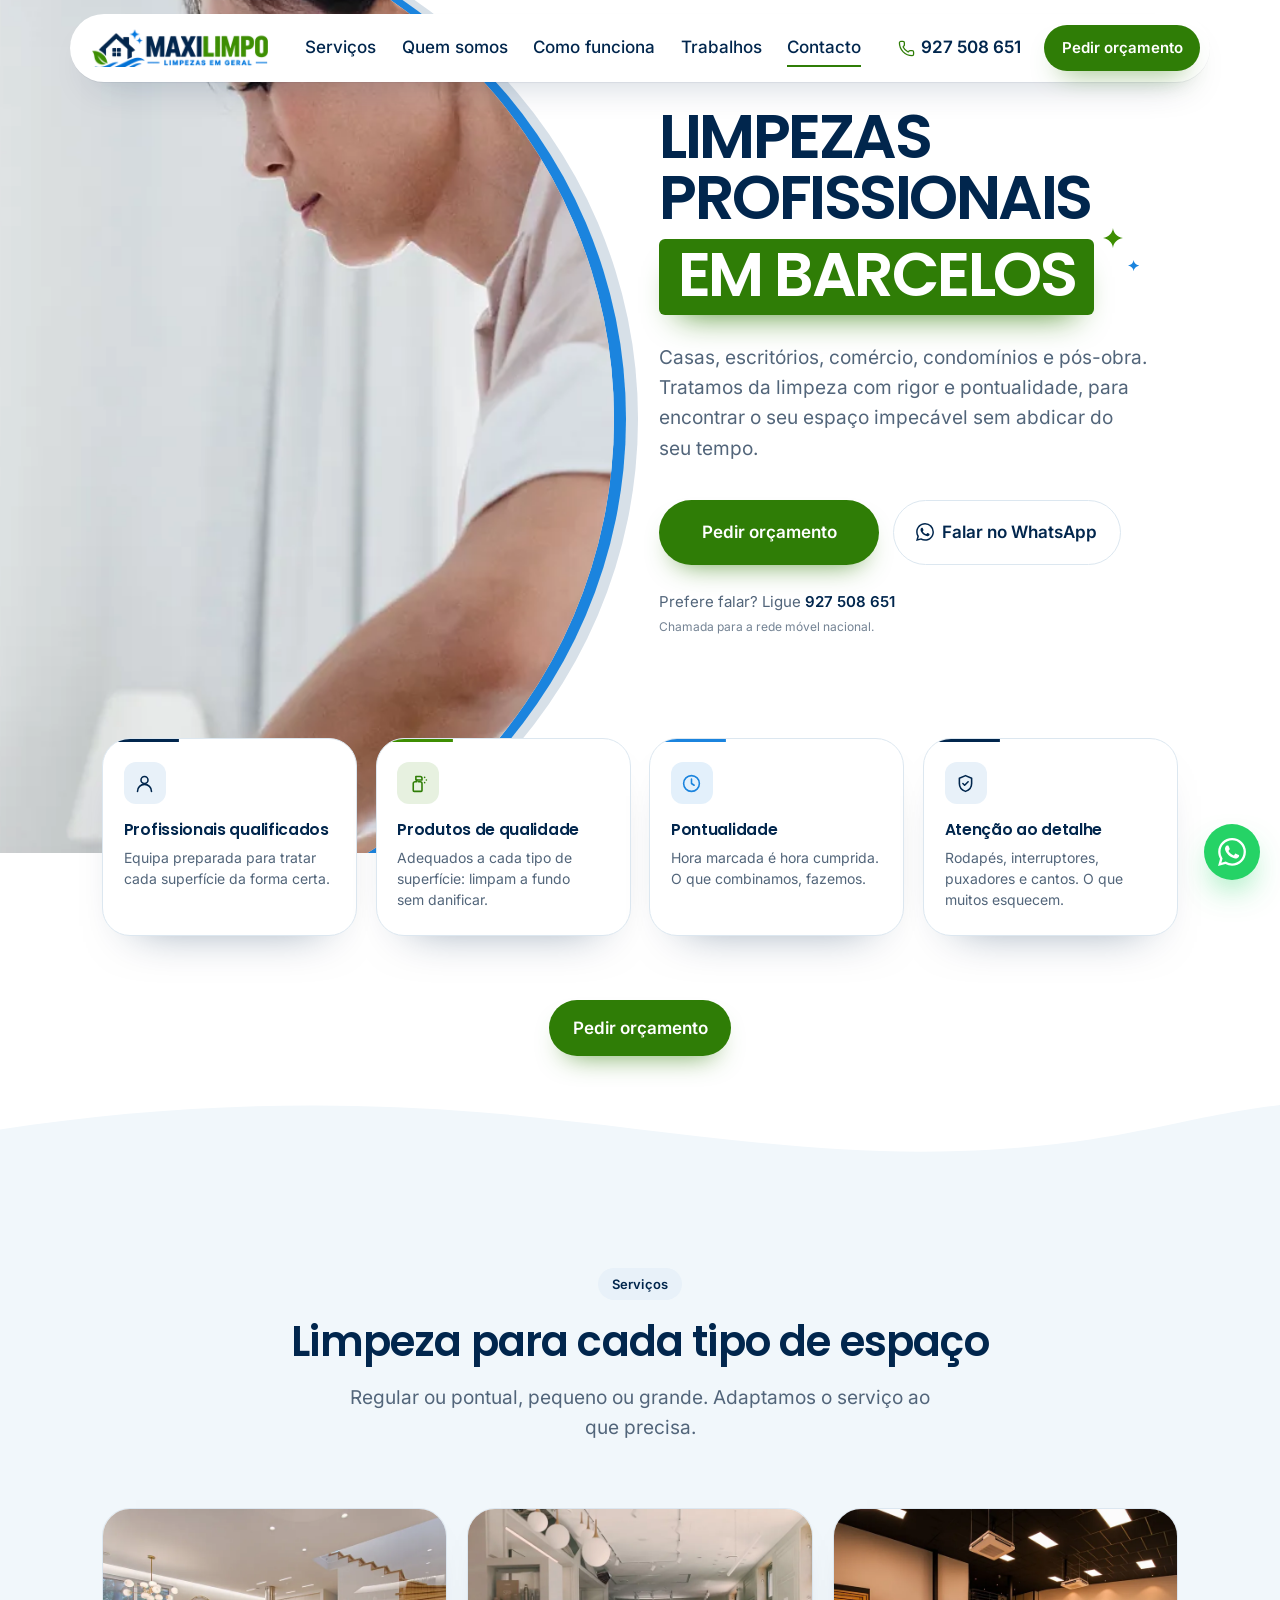
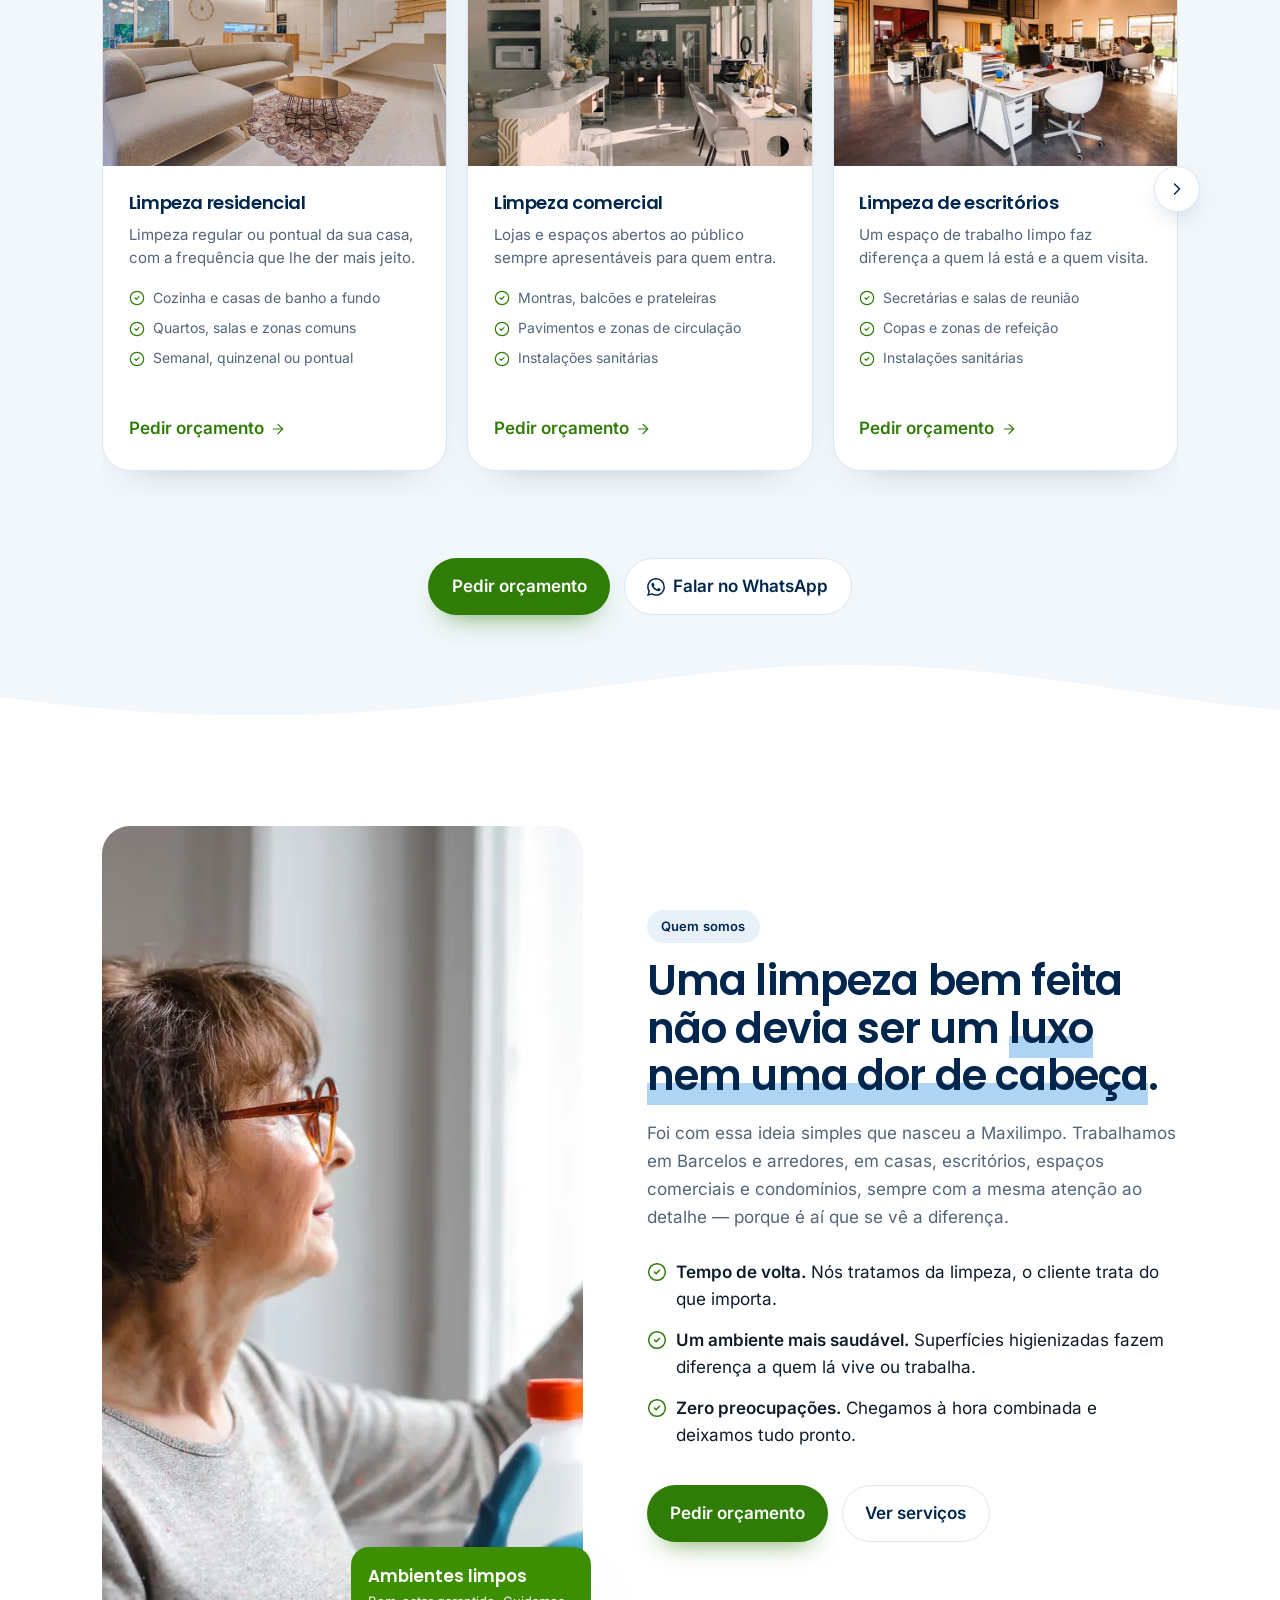
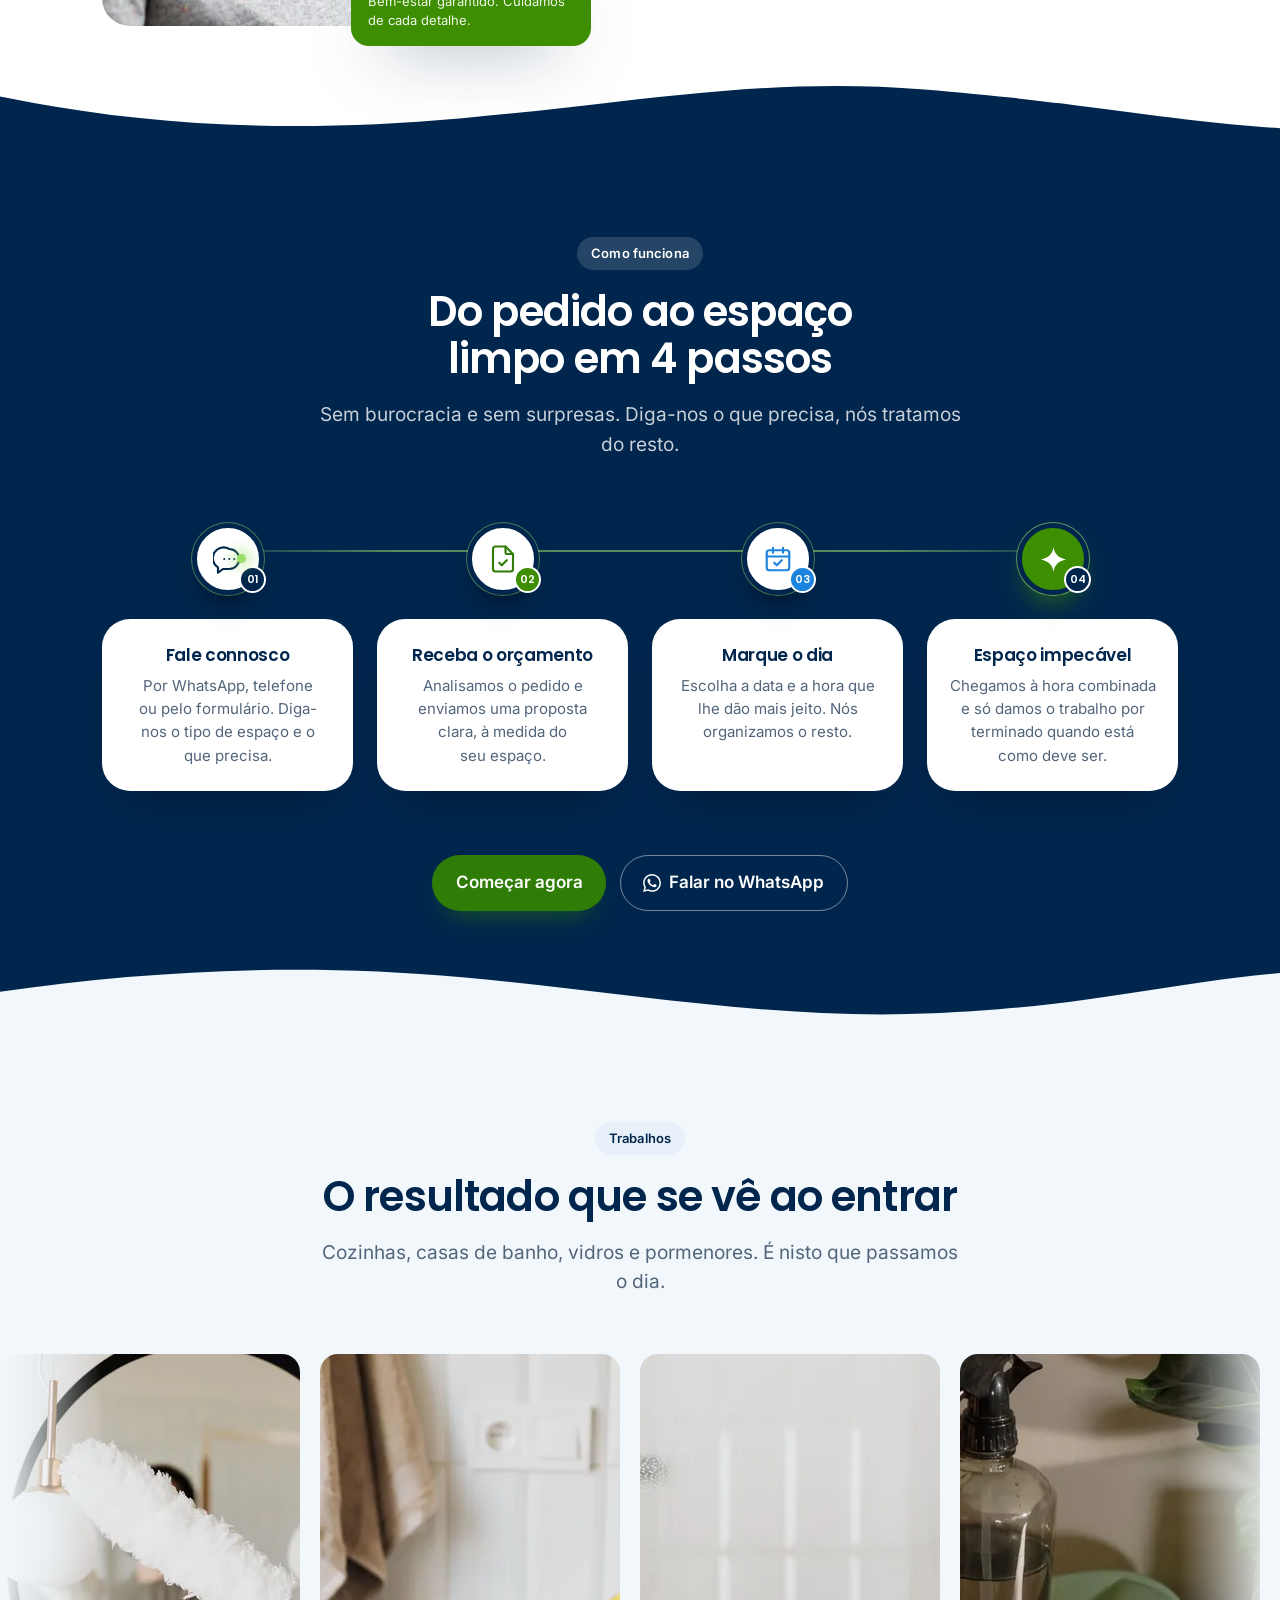
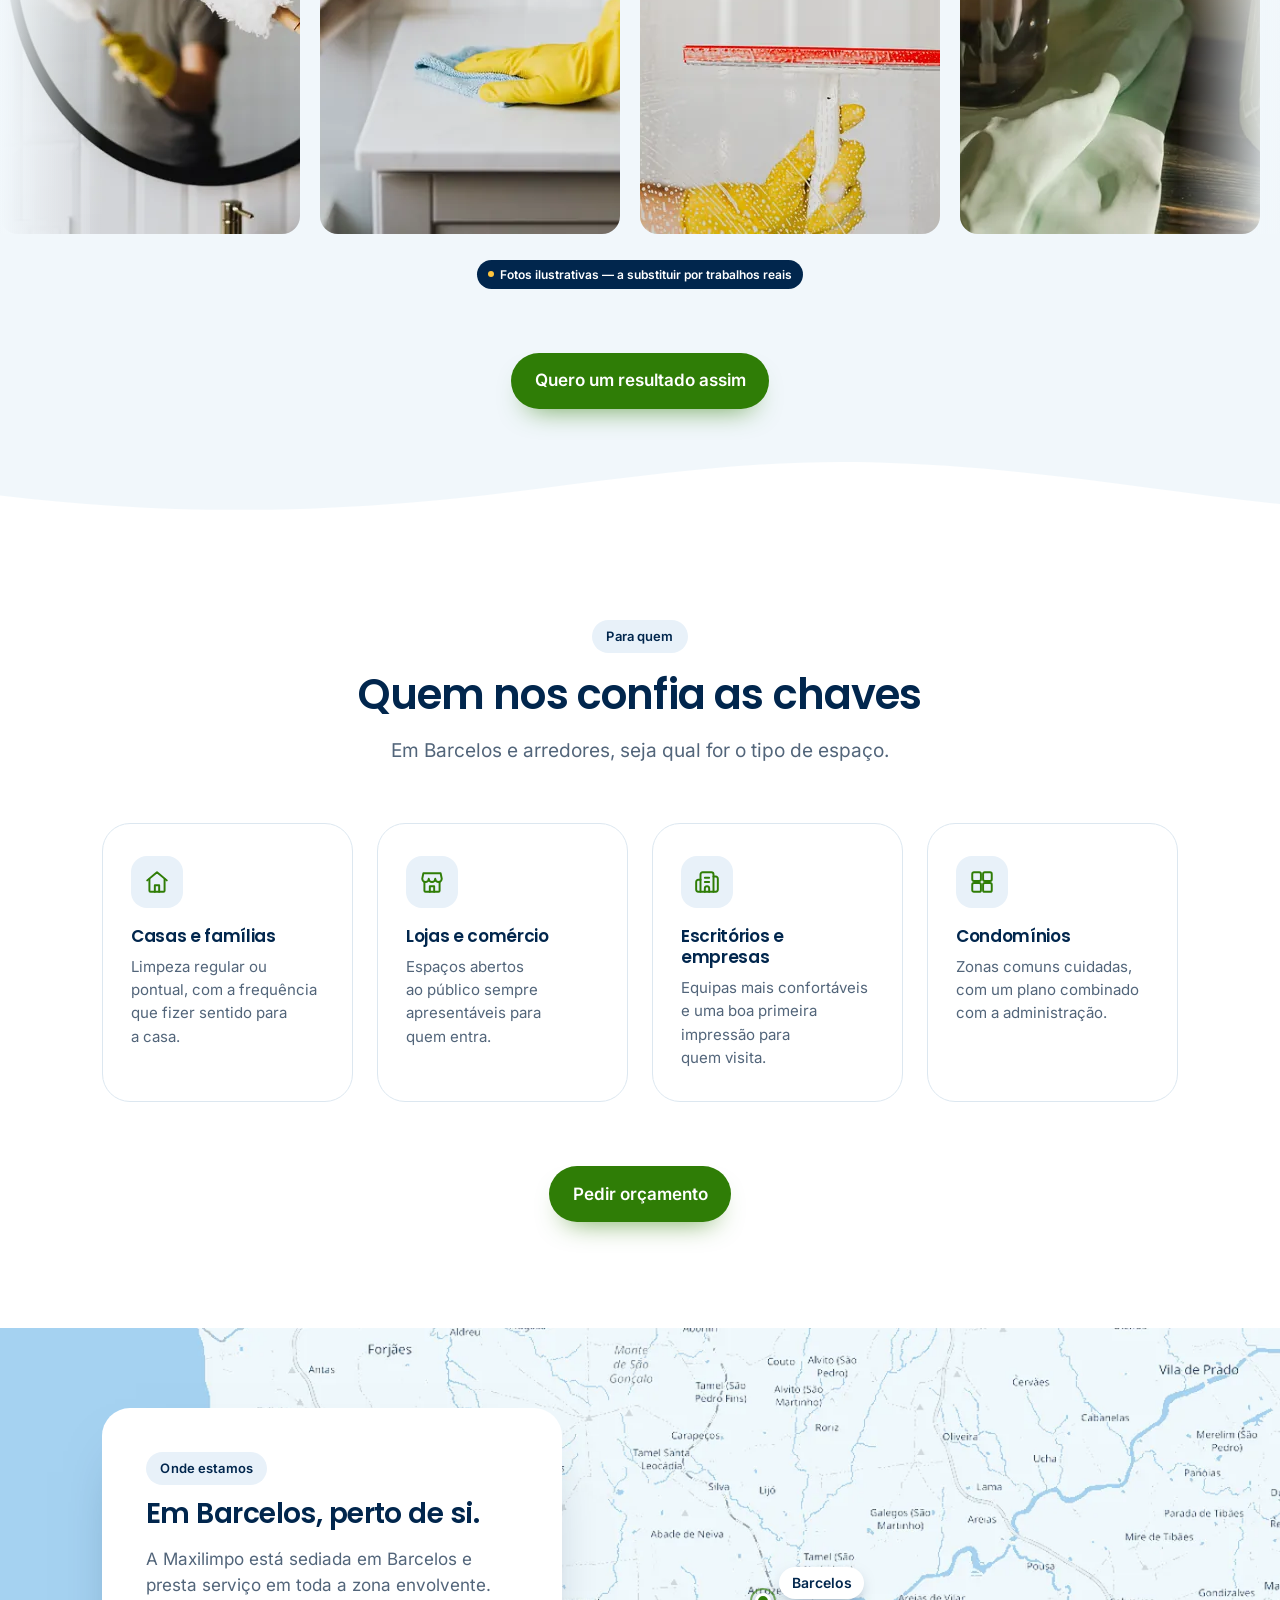
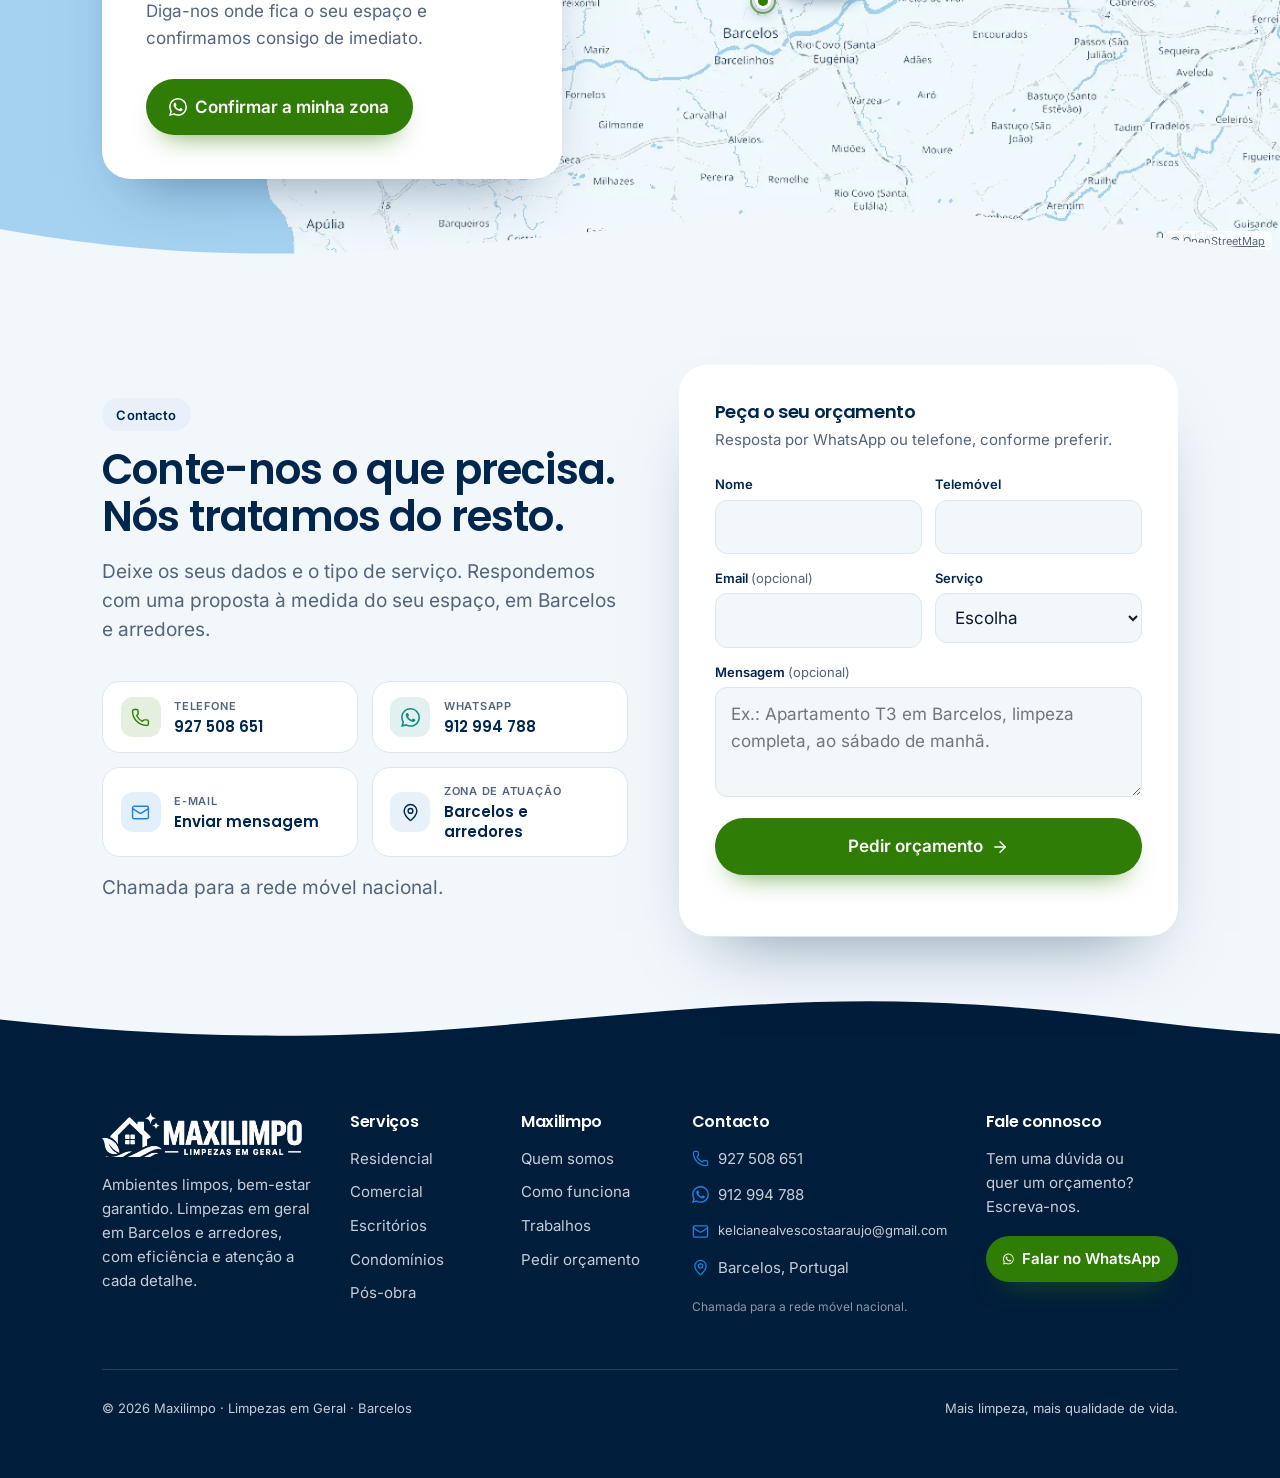
==== site/index.html @ 270af339 "Site one page da Maxilimpo (Barcelos) Landing page estática em HTML/CSS/JS, sem frameworks, com font" ====
<!doctype html>
<html lang="pt-PT">
<head>
  <meta charset="utf-8">
  <meta name="viewport" content="width=device-width, initial-scale=1">
  <title>Maxilimpo | Limpezas Residenciais, Comerciais e Pós-Obra em Barcelos</title>
  <meta name="description" content="Limpezas profissionais em Barcelos e arredores: casas, escritórios, espaços comerciais, condomínios e pós-obra. Profissionais qualificados, produtos de qualidade e pontualidade. Peça o seu orçamento.">
  <meta name="theme-color" content="#01264D">
  <!-- TODO: quando houver domínio, adicionar <link rel="canonical"> e og:url -->
  <meta property="og:type" content="website">
  <meta property="og:locale" content="pt_PT">
  <meta property="og:title" content="Maxilimpo | Limpezas em Geral em Barcelos">
  <meta property="og:description" content="Mais limpeza, mais qualidade de vida. Limpezas para casas, empresas e condomínios em Barcelos.">
  <meta property="og:image" content="assets/img/fotos/hero.webp">

  <link rel="icon" href="favicon.ico" sizes="32x32">
  <link rel="icon" href="assets/img/icon-32.png" type="image/png">
  <link rel="apple-touch-icon" href="assets/img/icon-180.png">

  <link rel="preload" href="assets/fonts/poppins-600-latin.woff2" as="font" type="font/woff2" crossorigin>
  <link rel="preload" href="assets/fonts/inter-latin.woff2" as="font" type="font/woff2" crossorigin>
  <link rel="preload" as="image" type="image/webp" href="assets/img/fotos/hero-mobile.webp" media="(max-width: 979px)">
  <link rel="preload" as="image" type="image/webp" imagesrcset="assets/img/fotos/hero.webp 1100w, assets/img/fotos/hero-2x.webp 1500w" imagesizes="50vw" media="(min-width: 980px)">
  <link rel="stylesheet" href="css/styles.css">
  <script>document.documentElement.classList.add('js')</script>

  <script type="application/ld+json">
  {
    "@context": "https://schema.org",
    "@type": "LocalBusiness",
    "name": "Maxilimpo",
    "alternateName": "Maxilimpo — Limpezas em Geral",
    "slogan": "Mais limpeza, mais qualidade de vida.",
    "description": "Serviços de limpeza em Barcelos para casas, escritórios, espaços comerciais, condomínios e pós-obra.",
    "telephone": "+351927508651",
    "email": "kelcianealvescostaaraujo@gmail.com",
    "image": "assets/img/logo-maxilimpo-380.png",
    "address": {
      "@type": "PostalAddress",
      "addressLocality": "Barcelos",
      "addressRegion": "Braga",
      "addressCountry": "PT"
    },
    "areaServed": { "@type": "City", "name": "Barcelos" },
    "hasOfferCatalog": {
      "@type": "OfferCatalog",
      "name": "Serviços de limpeza",
      "itemListElement": [
        { "@type": "Offer", "itemOffered": { "@type": "Service", "name": "Limpeza residencial" } },
        { "@type": "Offer", "itemOffered": { "@type": "Service", "name": "Limpeza comercial" } },
        { "@type": "Offer", "itemOffered": { "@type": "Service", "name": "Limpeza de escritórios" } },
        { "@type": "Offer", "itemOffered": { "@type": "Service", "name": "Limpeza de condomínios" } },
        { "@type": "Offer", "itemOffered": { "@type": "Service", "name": "Limpeza pós-obra" } },
        { "@type": "Offer", "itemOffered": { "@type": "Service", "name": "Limpezas profundas" } }
      ]
    }
  }
  </script>
</head>
<body>

<svg width="0" height="0" style="position:absolute" aria-hidden="true" focusable="false">
  <defs>
    <symbol id="i-whatsapp" viewBox="0 0 24 24"><path fill="currentColor" stroke="none" d="M17.472 14.382c-.297-.149-1.758-.867-2.03-.967-.273-.099-.471-.148-.67.15-.197.297-.767.966-.94 1.164-.173.199-.347.223-.644.075-.297-.15-1.255-.463-2.39-1.475-.883-.788-1.48-1.761-1.653-2.059-.173-.297-.018-.458.13-.606.134-.133.298-.347.446-.52.149-.174.198-.298.298-.497.099-.198.05-.371-.025-.52-.075-.149-.669-1.612-.916-2.207-.242-.579-.487-.5-.669-.51-.173-.008-.371-.01-.57-.01-.198 0-.52.074-.792.372-.272.297-1.04 1.016-1.04 2.479 0 1.462 1.065 2.875 1.213 3.074.149.198 2.096 3.2 5.077 4.487.709.306 1.262.489 1.694.625.712.227 1.36.195 1.871.118.571-.085 1.758-.719 2.006-1.413.248-.694.248-1.289.173-1.413-.074-.124-.272-.198-.57-.347m-5.421 7.403h-.004a9.87 9.87 0 01-5.031-1.378l-.361-.214-3.741.982.998-3.648-.235-.374a9.86 9.86 0 01-1.51-5.26c.001-5.45 4.436-9.884 9.888-9.884 2.64 0 5.122 1.03 6.988 2.898a9.825 9.825 0 012.893 6.994c-.003 5.45-4.437 9.884-9.885 9.884m8.413-18.297A11.815 11.815 0 0012.05 0C5.495 0 .16 5.335.157 11.892c0 2.096.547 4.142 1.588 5.945L.057 24l6.305-1.654a11.882 11.882 0 005.683 1.448h.005c6.554 0 11.89-5.335 11.893-11.893a11.821 11.821 0 00-3.48-8.413Z"/></symbol>
    <symbol id="i-phone" viewBox="0 0 24 24"><path d="M13.832 16.568a1 1 0 0 0 1.213-.303l.355-.465A2 2 0 0 1 17 15h3a2 2 0 0 1 2 2v3a2 2 0 0 1-2 2A18 18 0 0 1 2 4a2 2 0 0 1 2-2h3a2 2 0 0 1 2 2v3a2 2 0 0 1-.8 1.6l-.468.351a1 1 0 0 0-.292 1.233 14 14 0 0 0 6.392 6.384"/></symbol>
    <symbol id="i-mail" viewBox="0 0 24 24"><path d="m22 7-8.991 5.727a2 2 0 0 1-2.009 0L2 7"/><rect x="2" y="4" width="20" height="16" rx="2"/></symbol>
    <symbol id="i-pin" viewBox="0 0 24 24"><path d="M20 10c0 4.993-5.539 10.193-7.399 11.799a1 1 0 0 1-1.202 0C9.539 20.193 4 14.993 4 10a8 8 0 0 1 16 0"/><circle cx="12" cy="10" r="3"/></symbol>
    <symbol id="i-home" viewBox="0 0 24 24"><path d="M3 10.5 12 3l9 7.5"/><path d="M5 9.5V20a1 1 0 0 0 1 1h12a1 1 0 0 0 1-1V9.5"/><path d="M10 21v-6h4v6"/></symbol>
    <symbol id="i-store" viewBox="0 0 24 24"><path d="M4 4h16l1 5a3 3 0 0 1-6 0 3 3 0 0 1-6 0 3 3 0 0 1-6 0z"/><path d="M5 12v8a1 1 0 0 0 1 1h12a1 1 0 0 0 1-1v-8"/><path d="M10 21v-5h4v5"/></symbol>
    <symbol id="i-building" viewBox="0 0 24 24"><path d="M10 12h4"/><path d="M10 8h4"/><path d="M14 21v-3a2 2 0 0 0-4 0v3"/><path d="M6 10H4a2 2 0 0 0-2 2v7a2 2 0 0 0 2 2h16a2 2 0 0 0 2-2V9a2 2 0 0 0-2-2h-2"/><path d="M6 21V5a2 2 0 0 1 2-2h8a2 2 0 0 1 2 2v16"/></symbol>
    <symbol id="i-blocks" viewBox="0 0 24 24"><rect x="3" y="3" width="8" height="8" rx="1.5"/><rect x="13" y="3" width="8" height="8" rx="1.5"/><rect x="3" y="13" width="8" height="8" rx="1.5"/><rect x="13" y="13" width="8" height="8" rx="1.5"/></symbol>
    <symbol id="i-spray" viewBox="0 0 24 24"><path d="M9 4h5a2 2 0 0 1 2 2v2H9z"/><path d="M10 8v2H8a2 2 0 0 0-2 2v8a1 1 0 0 0 1 1h8a1 1 0 0 0 1-1v-8a2 2 0 0 0-2-2h-2"/><path d="M19 5h.01"/><path d="M21 8h.01"/><path d="M19 11h.01"/></symbol>
    <symbol id="i-clock" viewBox="0 0 24 24"><circle cx="12" cy="12" r="9"/><path d="M12 7v5l3 2"/></symbol>
    <symbol id="i-shield" viewBox="0 0 24 24"><path d="M12 3 5 6v6c0 4.5 3 7.7 7 9 4-1.3 7-4.5 7-9V6z"/><path d="m9 12 2 2 4-4"/></symbol>
    <symbol id="i-user" viewBox="0 0 24 24"><circle cx="12" cy="8" r="4"/><path d="M4 21a8 8 0 0 1 16 0"/></symbol>
    <symbol id="i-check" viewBox="0 0 24 24"><circle cx="12" cy="12" r="10"/><path d="m9 12 2 2 4-4"/></symbol>
    <symbol id="i-chat" viewBox="0 0 24 24"><path d="M21 12a8 8 0 0 1-8 8H8l-4 3v-4.3A8 8 0 0 1 13 4a8 8 0 0 1 8 8"/><path d="M9 12h.01"/><path d="M13 12h.01"/><path d="M17 12h.01"/></symbol>
    <symbol id="i-file-check" viewBox="0 0 24 24"><path d="M6 22a2 2 0 0 1-2-2V4a2 2 0 0 1 2-2h8l6 6v12a2 2 0 0 1-2 2z"/><path d="M14 2v5a1 1 0 0 0 1 1h5"/><path class="tick" d="m9 15 2 2 4-4"/></symbol>
    <symbol id="i-calendar" viewBox="0 0 24 24"><rect x="3" y="5" width="18" height="16" rx="2"/><path d="M8 3v4"/><path d="M16 3v4"/><path d="M3 10h18"/><path class="tick" d="m9 15 2 2 4-4"/></symbol>
    <symbol id="i-arrow-right" viewBox="0 0 24 24"><path d="M5 12h14"/><path d="m12 5 7 7-7 7"/></symbol>
    <symbol id="i-chevron-left" viewBox="0 0 24 24"><path d="m15 18-6-6 6-6"/></symbol>
    <symbol id="i-chevron-right" viewBox="0 0 24 24"><path d="m9 18 6-6-6-6"/></symbol>
    <symbol id="i-menu" viewBox="0 0 24 24"><path d="M4 5h16"/><path d="M4 12h16"/><path d="M4 19h16"/></symbol>
    <symbol id="i-x" viewBox="0 0 24 24"><path d="M18 6 6 18"/><path d="m6 6 12 12"/></symbol>
    <!-- brilho de 4 pontas, eco do logótipo -->
    <symbol id="i-sparkle-solid" viewBox="0 0 24 24"><path d="M12 0c.7 6.3 4.9 10.6 12 12-7.1 1.4-11.3 5.7-12 12-.7-6.3-4.9-10.6-12-12C7.1 10.6 11.3 6.3 12 0Z"/></symbol>
  </defs>
</svg>

<a class="skip-link" href="#conteudo">Saltar para o conteúdo</a>

<header class="site-header">
  <div class="header-inner">
    <a class="brand" href="#topo" aria-label="Maxilimpo, início">
      <picture>
        <source srcset="assets/img/logo-maxilimpo-380.webp" type="image/webp">
        <img src="assets/img/logo-maxilimpo-380.png" alt="Maxilimpo — Limpezas em Geral" width="380" height="84">
      </picture>
    </a>

    <nav class="nav" id="menu" aria-label="Principal">
      <ul>
        <li><a href="#servicos">Serviços</a></li>
        <li><a href="#sobre">Quem somos</a></li>
        <li><a href="#como-funciona">Como funciona</a></li>
        <li><a href="#trabalhos">Trabalhos</a></li>
        <li><a href="#contacto">Contacto</a></li>
      </ul>
    </nav>

    <a class="header-phone" href="tel:+351927508651">
      <svg class="ico" aria-hidden="true"><use href="#i-phone"/></svg>927 508 651
    </a>
    <a class="btn btn-primary btn-sm header-cta" href="#contacto" data-quote>Pedir orçamento</a>

    <button class="menu-toggle" type="button" aria-expanded="false" aria-controls="menu">
      <svg class="ico ico-open" aria-hidden="true"><use href="#i-menu"/></svg>
      <svg class="ico ico-close" aria-hidden="true"><use href="#i-x"/></svg>
      <span class="sr-only">Abrir menu</span>
    </button>
  </div>
</header>

<main id="conteudo">

  <!-- ====================== 01 · Hero ====================== -->
  <section class="hero" id="topo" aria-labelledby="hero-title">
    <!-- Foto provisória (Pexels): substituir por foto real mantendo nome e proporção.
         Arcos: cinzento (fora), azul-água (meio) e a foto (dentro). -->
    <div class="hero-art">
      <div class="arc arc--grey" aria-hidden="true"></div>
      <div class="arc arc--blue" aria-hidden="true"></div>
      <div class="arc arc--photo">
        <picture>
          <source media="(min-width: 980px)" srcset="assets/img/fotos/hero.webp 1100w, assets/img/fotos/hero-2x.webp 1500w" sizes="52vw">
          <img src="assets/img/fotos/hero-mobile.webp" width="1000" height="820" alt="Profissional de limpeza a preparar a roupa de cama num quarto claro" fetchpriority="high">
        </picture>
      </div>
    </div>

    <div class="hero-copy">
      <div class="hero-wrap">
        <h1 id="hero-title">Limpezas profissionais<br><span class="hl">em Barcelos<span class="hl-spark hl-spark--a" aria-hidden="true"><svg viewBox="0 0 24 24"><use href="#i-sparkle-solid"/></svg></span><span class="hl-spark hl-spark--b" aria-hidden="true"><svg viewBox="0 0 24 24"><use href="#i-sparkle-solid"/></svg></span></span></h1>
        <p class="hero-lead">Casas, escritórios, comércio, condomínios e pós-obra. Tratamos da limpeza com rigor e pontualidade, para encontrar o seu espaço impecável sem abdicar do seu tempo.</p>
        <div class="hero-actions">
          <a class="btn btn-primary" href="#contacto" data-quote>Pedir orçamento</a>
          <a class="btn btn-line" href="https://wa.me/351912994788?text=Ol%C3%A1!%20Gostaria%20de%20pedir%20um%20or%C3%A7amento%20de%20limpeza." target="_blank" rel="noopener">
            <svg class="ico" aria-hidden="true"><use href="#i-whatsapp"/></svg>
            Falar no WhatsApp
          </a>
        </div>
        <p class="hero-phone">Prefere falar? Ligue <a href="tel:+351927508651">927 508 651</a>
          <small>Chamada para a rede móvel nacional.</small>
        </p>
      </div>
    </div>
  </section>

  <!-- ====================== 02 · Benefícios ====================== -->
  <section class="benefits" aria-label="Os nossos compromissos">
    <div class="wrap">
      <ul class="benefit-grid" role="list">
        <li class="benefit">
          <span class="benefit-ico" aria-hidden="true"><svg class="ico"><use href="#i-user"/></svg></span>
          <h3>Profissionais qualificados</h3>
          <p>Equipa preparada para tratar cada superfície da forma certa.</p>
        </li>
        <li class="benefit">
          <span class="benefit-ico" aria-hidden="true"><svg class="ico"><use href="#i-spray"/></svg></span>
          <h3>Produtos de qualidade</h3>
          <p>Adequados a cada tipo de superfície: limpam a fundo sem danificar.</p>
        </li>
        <li class="benefit">
          <span class="benefit-ico" aria-hidden="true"><svg class="ico"><use href="#i-clock"/></svg></span>
          <h3>Pontualidade</h3>
          <p>Hora marcada é hora cumprida. O que combinamos, fazemos.</p>
        </li>
        <li class="benefit">
          <span class="benefit-ico" aria-hidden="true"><svg class="ico"><use href="#i-shield"/></svg></span>
          <h3>Atenção ao detalhe</h3>
          <p>Rodapés, interruptores, puxadores e cantos. O que muitos esquecem.</p>
        </li>
      </ul>
      <div class="cta-row">
        <a class="btn btn-primary" href="#contacto" data-quote>Pedir orçamento</a>
      </div>
    </div>
  </section>

  <!-- ====================== 03 · Serviços (carrossel) ====================== -->
  <section class="band band--tint" id="servicos" aria-labelledby="svc-title" data-sparkles>
    <div class="wave wave--tint" aria-hidden="true">
      <svg viewBox="0 0 1440 80" preserveAspectRatio="none"><path d="M0 80V34c180-34 360-42 540-24s360 62 540 54 240-46 360-64v80z"/></svg>
    </div>
    <div class="sparkles" aria-hidden="true"></div>
    <div class="wrap">
      <div class="head head--center">
        <span class="pill">Serviços</span>
        <h2 id="svc-title">Limpeza para cada tipo de espaço</h2>
        <p>Regular ou pontual, pequeno ou grande. Adaptamos o serviço ao que precisa.</p>
      </div>

      <div class="carousel" data-carousel>
        <div class="carousel-nav" aria-hidden="false">
          <button class="carousel-btn" type="button" data-dir="-1" aria-label="Serviços anteriores"><svg class="ico" aria-hidden="true"><use href="#i-chevron-left"/></svg></button>
          <button class="carousel-btn" type="button" data-dir="1" aria-label="Serviços seguintes"><svg class="ico" aria-hidden="true"><use href="#i-chevron-right"/></svg></button>
        </div>

        <ul class="svc-track" role="list">
          <li class="svc-card" id="residencial">
            <div class="svc-media">
              <img src="assets/img/servicos/residencial.webp" width="800" height="600" loading="lazy" alt="Sala de estar ampla, limpa e arrumada">
            </div>
            <div class="svc-body">
              <h3>Limpeza residencial</h3>
              <p>Limpeza regular ou pontual da sua casa, com a frequência que lhe der mais jeito.</p>
              <ul class="svc-points" role="list">
                <li><svg class="ico" aria-hidden="true"><use href="#i-check"/></svg>Cozinha e casas de banho a fundo</li>
                <li><svg class="ico" aria-hidden="true"><use href="#i-check"/></svg>Quartos, salas e zonas comuns</li>
                <li><svg class="ico" aria-hidden="true"><use href="#i-check"/></svg>Semanal, quinzenal ou pontual</li>
              </ul>
              <a class="link-arrow" href="#contacto" data-quote data-servico="Residencial">Pedir orçamento <svg class="ico" aria-hidden="true"><use href="#i-arrow-right"/></svg></a>
            </div>
          </li>

          <li class="svc-card" id="comercial">
            <div class="svc-media">
              <img src="assets/img/servicos/comercial.webp" width="800" height="600" loading="lazy" alt="Interior de um espaço comercial claro e arrumado">
            </div>
            <div class="svc-body">
              <h3>Limpeza comercial</h3>
              <p>Lojas e espaços abertos ao público sempre apresentáveis para quem entra.</p>
              <ul class="svc-points" role="list">
                <li><svg class="ico" aria-hidden="true"><use href="#i-check"/></svg>Montras, balcões e prateleiras</li>
                <li><svg class="ico" aria-hidden="true"><use href="#i-check"/></svg>Pavimentos e zonas de circulação</li>
                <li><svg class="ico" aria-hidden="true"><use href="#i-check"/></svg>Instalações sanitárias</li>
              </ul>
              <a class="link-arrow" href="#contacto" data-quote data-servico="Comercial">Pedir orçamento <svg class="ico" aria-hidden="true"><use href="#i-arrow-right"/></svg></a>
            </div>
          </li>

          <li class="svc-card" id="escritorios">
            <div class="svc-media">
              <img src="assets/img/servicos/escritorios.webp" width="800" height="600" loading="lazy" alt="Escritório aberto com secretárias e equipa a trabalhar">
            </div>
            <div class="svc-body">
              <h3>Limpeza de escritórios</h3>
              <p>Um espaço de trabalho limpo faz diferença a quem lá está e a quem visita.</p>
              <ul class="svc-points" role="list">
                <li><svg class="ico" aria-hidden="true"><use href="#i-check"/></svg>Secretárias e salas de reunião</li>
                <li><svg class="ico" aria-hidden="true"><use href="#i-check"/></svg>Copas e zonas de refeição</li>
                <li><svg class="ico" aria-hidden="true"><use href="#i-check"/></svg>Instalações sanitárias</li>
              </ul>
              <a class="link-arrow" href="#contacto" data-quote data-servico="Escritórios">Pedir orçamento <svg class="ico" aria-hidden="true"><use href="#i-arrow-right"/></svg></a>
            </div>
          </li>

          <li class="svc-card" id="condominios">
            <div class="svc-media">
              <img src="assets/img/servicos/condominios.webp" width="800" height="600" loading="lazy" alt="Corredor comum de um edifício, com luz natural">
            </div>
            <div class="svc-body">
              <h3>Condomínios</h3>
              <p>Definimos com a administração um plano de limpeza regular para as zonas comuns.</p>
              <ul class="svc-points" role="list">
                <li><svg class="ico" aria-hidden="true"><use href="#i-check"/></svg>Entradas, escadas e patamares</li>
                <li><svg class="ico" aria-hidden="true"><use href="#i-check"/></svg>Elevadores e corrimãos</li>
                <li><svg class="ico" aria-hidden="true"><use href="#i-check"/></svg>Garagens e arrecadações</li>
              </ul>
              <a class="link-arrow" href="#contacto" data-quote data-servico="Condomínio">Pedir orçamento <svg class="ico" aria-hidden="true"><use href="#i-arrow-right"/></svg></a>
            </div>
          </li>

          <li class="svc-card" id="pos-obra">
            <div class="svc-media">
              <img src="assets/img/servicos/pos-obra.webp" width="800" height="600" loading="lazy" alt="Divisão em obras, com escadotes e material de remodelação">
            </div>
            <div class="svc-body">
              <h3>Limpeza pós-obra</h3>
              <p>Pó fino, restos de tinta, cimento e resíduos removidos, para usar o espaço logo a seguir.</p>
              <ul class="svc-points" role="list">
                <li><svg class="ico" aria-hidden="true"><use href="#i-check"/></svg>Pó fino em todas as superfícies</li>
                <li><svg class="ico" aria-hidden="true"><use href="#i-check"/></svg>Tinta, cimento e autocolantes</li>
                <li><svg class="ico" aria-hidden="true"><use href="#i-check"/></svg>Vidros, caixilhos e rodapés</li>
              </ul>
              <a class="link-arrow" href="#contacto" data-quote data-servico="Pós-obra">Pedir orçamento <svg class="ico" aria-hidden="true"><use href="#i-arrow-right"/></svg></a>
            </div>
          </li>

          <li class="svc-card" id="profunda">
            <div class="svc-media">
              <img src="assets/img/servicos/profunda.webp" width="800" height="600" loading="lazy" alt="Mão com luva a limpar uma parede em detalhe">
            </div>
            <div class="svc-body">
              <h3>Limpezas profundas</h3>
              <p>Para quando o espaço precisa de mais do que a limpeza do costume.</p>
              <ul class="svc-points" role="list">
                <li><svg class="ico" aria-hidden="true"><use href="#i-check"/></svg>Limpeza a fundo, divisão a divisão</li>
                <li><svg class="ico" aria-hidden="true"><use href="#i-check"/></svg>Espaços muito tempo fechados</li>
                <li><svg class="ico" aria-hidden="true"><use href="#i-check"/></svg>Outros pedidos: fale connosco</li>
              </ul>
              <a class="link-arrow" href="#contacto" data-quote data-servico="Outro">Pedir orçamento <svg class="ico" aria-hidden="true"><use href="#i-arrow-right"/></svg></a>
            </div>
          </li>
        </ul>
      </div>

      <div class="cta-row">
        <a class="btn btn-primary" href="#contacto" data-quote>Pedir orçamento</a>
        <a class="btn btn-line" href="https://wa.me/351912994788?text=Ol%C3%A1!%20Gostaria%20de%20pedir%20um%20or%C3%A7amento%20de%20limpeza." target="_blank" rel="noopener">
          <svg class="ico" aria-hidden="true"><use href="#i-whatsapp"/></svg>
          Falar no WhatsApp
        </a>
      </div>
    </div>
  </section>

  <!-- ====================== 04 · Quem somos ====================== -->
  <section class="band" id="sobre" aria-labelledby="sobre-title" data-sparkles>
    <div class="wave wave--white" aria-hidden="true">
      <svg viewBox="0 0 1440 80" preserveAspectRatio="none"><path d="M0 80V46c150 26 300 34 480 14s330-64 510-58 300 46 450 62v16z"/></svg>
    </div>
    <div class="sparkles" aria-hidden="true"></div>
    <div class="wrap about">
      <div class="about-media">
        <!-- Foto provisória (Pexels) -->
        <img src="assets/img/fotos/sobre.webp" width="1000" height="800" loading="lazy" alt="Profissional de limpeza a limpar uma janela">
        <div class="about-badge">
          <strong>Ambientes limpos</strong>
          <span>Bem-estar garantido. Cuidamos de cada detalhe.</span>
        </div>
      </div>
      <div class="about-copy">
        <span class="pill">Quem somos</span>
        <h2 id="sobre-title">Uma limpeza bem feita não devia ser um <span class="hl-line">luxo nem uma dor de cabeça</span>.</h2>
        <p>Foi com essa ideia simples que nasceu a Maxilimpo. Trabalhamos em Barcelos e arredores, em casas, escritórios, espaços comerciais e condomínios, sempre com a mesma atenção ao detalhe — porque é aí que se vê a diferença.</p>
        <ul class="about-list" role="list">
          <li><svg class="ico" aria-hidden="true"><use href="#i-check"/></svg><span><strong>Tempo de volta.</strong> Nós tratamos da limpeza, o cliente trata do que importa.</span></li>
          <li><svg class="ico" aria-hidden="true"><use href="#i-check"/></svg><span><strong>Um ambiente mais saudável.</strong> Superfícies higienizadas fazem diferença a quem lá vive ou trabalha.</span></li>
          <li><svg class="ico" aria-hidden="true"><use href="#i-check"/></svg><span><strong>Zero preocupações.</strong> Chegamos à hora combinada e deixamos tudo pronto.</span></li>
        </ul>
        <div class="about-actions">
          <a class="btn btn-primary" href="#contacto" data-quote>Pedir orçamento</a>
          <a class="btn btn-line" href="#servicos">Ver serviços</a>
        </div>
      </div>
    </div>
  </section>

  <!-- ====================== 05 · Como funciona ====================== -->
  <section class="band band--navy" id="como-funciona" aria-labelledby="steps-title">
    <div class="wave wave--navy" aria-hidden="true">
      <svg viewBox="0 0 1440 80" preserveAspectRatio="none"><path d="M0 80V30c160 40 320 52 520 30s340-58 520-40 260 42 400 54v6z"/></svg>
    </div>
    <div class="wrap">
      <div class="head head--center">
        <span class="pill pill--light">Como funciona</span>
        <h2 id="steps-title">Do pedido ao espaço limpo em 4 passos</h2>
        <p>Sem burocracia e sem surpresas. Diga-nos o que precisa, nós tratamos do resto.</p>
      </div>
      <ol class="step-grid" role="list">
        <li class="step">
          <span class="step-n" aria-hidden="true">
            <svg class="ico step-ico"><use href="#i-chat"/></svg>
            <span class="step-num">01</span>
          </span>
          <div class="step-card">
            <h3>Fale connosco</h3>
            <p>Por WhatsApp, telefone ou pelo formulário. Diga-nos o tipo de espaço e o que precisa.</p>
          </div>
        </li>
        <li class="step">
          <span class="step-n" aria-hidden="true">
            <svg class="ico step-ico"><use href="#i-file-check"/></svg>
            <span class="step-num">02</span>
          </span>
          <div class="step-card">
            <h3>Receba o orçamento</h3>
          <!-- ⚠️ "sem compromisso" e prazo de resposta: confirmar com a cliente antes de publicar -->
            <p>Analisamos o pedido e enviamos uma proposta clara, à medida do seu espaço.</p>
          </div>
        </li>
        <li class="step">
          <span class="step-n" aria-hidden="true">
            <svg class="ico step-ico"><use href="#i-calendar"/></svg>
            <span class="step-num">03</span>
          </span>
          <div class="step-card">
            <h3>Marque o dia</h3>
            <p>Escolha a data e a hora que lhe dão mais jeito. Nós organizamos o resto.</p>
          </div>
        </li>
        <li class="step">
          <span class="step-n" aria-hidden="true">
            <svg class="ico step-ico"><use href="#i-sparkle-solid"/></svg>
            <span class="step-num">04</span>
          </span>
          <div class="step-card">
            <h3>Espaço impecável</h3>
            <p>Chegamos à hora combinada e só damos o trabalho por terminado quando está como deve ser.</p>
          </div>
        </li>
      </ol>
      <div class="cta-row">
        <a class="btn btn-primary" href="#contacto" data-quote>Começar agora</a>
        <a class="btn btn-line-light" href="https://wa.me/351912994788?text=Ol%C3%A1!%20Gostaria%20de%20pedir%20um%20or%C3%A7amento%20de%20limpeza." target="_blank" rel="noopener">
          <svg class="ico" aria-hidden="true"><use href="#i-whatsapp"/></svg>
          Falar no WhatsApp
        </a>
      </div>
    </div>
  </section>

  <!-- ====================== 06 · Trabalhos (DEMONSTRAÇÃO) ======================
       Carrossel de fotos ilustrativas. Antes de publicar: substituir por
       fotografias reais dos trabalhos e retirar o selo .demo-badge.
       Apresentar fotos de banco como trabalho próprio é publicidade enganosa. -->
  <section class="band band--tint" id="trabalhos" aria-labelledby="trab-title" data-sparkles>
    <div class="wave wave--tint" aria-hidden="true">
      <svg viewBox="0 0 1440 80" preserveAspectRatio="none"><path d="M0 80V44c170-30 340-40 520-20s350 60 530 50 250-40 390-56v62z"/></svg>
    </div>
    <div class="sparkles" aria-hidden="true"></div>
    <div class="wrap">
      <div class="head head--center">
        <span class="pill">Trabalhos</span>
        <h2 id="trab-title">O resultado que se vê ao entrar</h2>
        <p>Cozinhas, casas de banho, vidros e pormenores. É nisto que passamos o dia.</p>
      </div>
    </div>

    <div class="marquee" data-marquee>
      <div class="marquee-track">
        <figure><img src="assets/img/galeria/g1.webp" width="640" height="480" loading="lazy" alt="Espanador a limpar um espelho redondo"></figure>
        <figure><img src="assets/img/galeria/g2.webp" width="640" height="480" loading="lazy" alt="Bancada de casa de banho a ser limpa"></figure>
        <figure><img src="assets/img/galeria/g3.webp" width="640" height="480" loading="lazy" alt="Base de duche a ser limpa"></figure>
        <figure><img src="assets/img/galeria/g4.webp" width="640" height="480" loading="lazy" alt="Produtos de limpeza e luvas arrumados"></figure>
        <figure><img src="assets/img/galeria/g5.webp" width="640" height="480" loading="lazy" alt="Carpete a ser aspirada"></figure>
        <figure><img src="assets/img/galeria/g6.webp" width="640" height="480" loading="lazy" alt="Chão de madeira a ser varrido"></figure>
        <figure><img src="assets/img/galeria/g7.webp" width="640" height="480" loading="lazy" alt="Casa de banho limpa e luminosa"></figure>
        <figure><img src="assets/img/galeria/g8.webp" width="640" height="480" loading="lazy" alt="Pormenor de um lavatório limpo"></figure>
      </div>
    </div>

    <div class="wrap">
      <p class="marquee-note"><span class="demo-badge">Fotos ilustrativas — a substituir por trabalhos reais</span></p>
      <div class="cta-row">
        <a class="btn btn-primary" href="#contacto" data-quote>Quero um resultado assim</a>
      </div>
    </div>
  </section>

  <!-- ====================== 07 · Para quem ====================== -->
  <section class="band" aria-labelledby="quem-title" data-sparkles>
    <div class="wave wave--white" aria-hidden="true">
      <svg viewBox="0 0 1440 80" preserveAspectRatio="none"><path d="M0 80V52c140 20 280 28 460 10S800 0 980 6s320 40 460 58v16z"/></svg>
    </div>
    <div class="sparkles" aria-hidden="true"></div>
    <div class="wrap">
      <div class="head head--center">
        <span class="pill">Para quem</span>
        <h2 id="quem-title">Quem nos&nbsp;confia as chaves</h2>
        <p>Em Barcelos e arredores, seja qual for o tipo de espaço.</p>
      </div>
      <ul class="who-grid" role="list">
        <li class="who-card">
          <span class="who-ico" aria-hidden="true"><svg class="ico"><use href="#i-home"/></svg></span>
          <h3>Casas e famílias</h3>
          <p>Limpeza regular ou pontual, com a frequência que fizer sentido para a casa.</p>
        </li>
        <li class="who-card">
          <span class="who-ico" aria-hidden="true"><svg class="ico"><use href="#i-store"/></svg></span>
          <h3>Lojas e comércio</h3>
          <p>Espaços abertos ao público sempre apresentáveis para quem entra.</p>
        </li>
        <li class="who-card">
          <span class="who-ico" aria-hidden="true"><svg class="ico"><use href="#i-building"/></svg></span>
          <h3>Escritórios e empresas</h3>
          <p>Equipas mais confortáveis e uma boa primeira impressão para quem visita.</p>
        </li>
        <li class="who-card">
          <span class="who-ico" aria-hidden="true"><svg class="ico"><use href="#i-blocks"/></svg></span>
          <h3>Condomínios</h3>
          <p>Zonas comuns cuidadas, com um plano combinado com a administração.</p>
        </li>
      </ul>
      <div class="cta-row">
        <a class="btn btn-primary" href="#contacto" data-quote>Pedir orçamento</a>
      </div>
    </div>
  </section>

  <!-- ====================== 08 · Onde estamos (Barcelos) ====================== -->
  <section class="place" aria-labelledby="place-title">
    <div class="place-media">
      <picture>
        <source media="(min-width: 900px)" srcset="assets/img/fotos/mapa-barcelos-1400.webp 1400w, assets/img/fotos/mapa-barcelos-2560.webp 2560w" sizes="100vw">
        <img src="assets/img/fotos/mapa-barcelos-1400.webp" width="1400" height="840" loading="lazy" alt="Mapa da região de Barcelos, entre Braga e a costa">
      </picture>
      <span class="place-pin" aria-hidden="true"><span class="pin-dot"></span><span class="pin-label">Barcelos</span></span>
      <small class="map-credit">© <a href="https://www.openstreetmap.org/copyright" target="_blank" rel="noopener">OpenStreetMap</a></small>
    </div>
    <div class="wrap place-inner">
      <div class="place-box">
        <span class="pill">Onde estamos</span>
        <h2 id="place-title">Em Barcelos, perto de si.</h2>
        <!-- TODO: confirmar com a cliente o raio exato de deslocação (freguesias / concelhos vizinhos) -->
        <p>A Maxilimpo está sediada em Barcelos e presta serviço em toda a zona envolvente. Diga-nos onde fica o seu espaço e confirmamos consigo de imediato.</p>
        <a class="btn btn-primary" href="https://wa.me/351912994788?text=Ol%C3%A1!%20Gostaria%20de%20saber%20se%20atendem%20na%20minha%20zona." target="_blank" rel="noopener">
          <svg class="ico" aria-hidden="true"><use href="#i-whatsapp"/></svg>
          Confirmar a minha zona
        </a>
      </div>
    </div>
  </section>

  <!-- ====================== 09 · CTA final + formulário ====================== -->
  <section class="band final" id="contacto" aria-labelledby="cta-title">
    <div class="wave wave--tint" aria-hidden="true">
      <svg viewBox="0 0 1440 80" preserveAspectRatio="none"><path d="M0 80V36c150 34 300 44 500 24s360-56 540-46 260 40 400 52v14z"/></svg>
    </div>
    <div class="wrap">
      <div class="final-grid">
        <div>
          <span class="pill">Contacto</span>
          <h2 id="cta-title">Conte-nos o que precisa. Nós tratamos do resto.</h2>
          <p>Deixe os seus dados e o tipo de serviço. Respondemos com uma proposta à medida do seu espaço, em Barcelos e arredores.</p>
          <ul class="final-contacts" role="list">
            <li>
              <span class="ci" aria-hidden="true"><svg class="ico"><use href="#i-phone"/></svg></span>
              <a href="tel:+351927508651">
                <span class="ct-label">Telefone</span>
                <span class="ct-value">927 508 651</span>
              </a>
            </li>
            <li>
              <span class="ci" aria-hidden="true"><svg class="ico"><use href="#i-whatsapp"/></svg></span>
              <a href="https://wa.me/351912994788?text=Ol%C3%A1!%20Gostaria%20de%20pedir%20um%20or%C3%A7amento%20de%20limpeza." target="_blank" rel="noopener">
                <span class="ct-label">WhatsApp</span>
                <span class="ct-value">912 994 788</span>
              </a>
            </li>
            <li>
              <span class="ci" aria-hidden="true"><svg class="ico"><use href="#i-mail"/></svg></span>
              <a href="mailto:kelcianealvescostaaraujo@gmail.com">
                <span class="ct-label">E-mail</span>
                <span class="ct-value">Enviar mensagem</span>
              </a>
            </li>
            <li>
              <span class="ci" aria-hidden="true"><svg class="ico"><use href="#i-pin"/></svg></span>
              <span>
                <span class="ct-label">Zona de atuação</span>
                <span class="ct-value">Barcelos e arredores</span>
              </span>
            </li>
          </ul>
          <p class="final-note">Chamada para a rede móvel nacional.</p>
        </div>

        <!-- O envio ainda não está ligado a nenhum serviço: ver sendQuote() em js/main.js -->
        <div class="final-card">
        <h3>Peça o seu orçamento</h3>
        <p class="fc-sub">Resposta por WhatsApp ou telefone, conforme preferir.</p>
        <form class="form-grid" id="form-final" novalidate>
          <div class="form-row">
            <div class="field">
              <label for="f-nome">Nome</label>
              <input id="f-nome" name="nome" type="text" autocomplete="name" required>
            </div>
            <div class="field">
              <label for="f-telefone">Telemóvel</label>
              <input id="f-telefone" name="telefone" type="tel" autocomplete="tel" inputmode="tel" required>
            </div>
          </div>
          <div class="form-row">
            <div class="field">
              <label for="f-email">Email <span class="opt">(opcional)</span></label>
              <input id="f-email" name="email" type="email" autocomplete="email">
            </div>
            <div class="field">
              <label for="f-servico">Serviço</label>
              <select id="f-servico" name="servico" required>
                <option value="" selected disabled>Escolha</option>
                <option>Residencial</option>
                <option>Comercial</option>
                <option>Escritórios</option>
                <option>Condomínio</option>
                <option>Pós-obra</option>
                <option>Outro</option>
              </select>
            </div>
          </div>
          <div class="field">
            <label for="f-mensagem">Mensagem <span class="opt">(opcional)</span></label>
            <textarea id="f-mensagem" name="mensagem" rows="3" placeholder="Ex.: Apartamento T3 em Barcelos, limpeza completa, ao sábado de manhã."></textarea>
          </div>
          <button class="btn btn-primary btn-block" type="submit">
            Pedir orçamento
            <svg class="ico" aria-hidden="true"><use href="#i-arrow-right"/></svg>
          </button>
          <p class="form-status" role="status" aria-live="polite"></p>
          <!-- TODO RGPD: ativar quando existir a Política de Privacidade
          <label class="consent"><input type="checkbox" name="rgpd" required> Aceito que a Maxilimpo utilize estes dados apenas para responder ao meu pedido.</label> -->
        </form>
        </div>
      </div>
    </div>
  </section>

</main>

<footer class="site-footer">
  <div class="wave wave--deep" aria-hidden="true">
    <svg viewBox="0 0 1440 80" preserveAspectRatio="none"><path d="M0 80V48c160 22 320 30 500 14s360-46 540-38 260 34 400 44v12z"/></svg>
  </div>
  <div class="wrap">
    <div class="footer-grid">
      <div class="footer-brand">
        <picture>
          <source srcset="assets/img/logo-maxilimpo-branco-380.webp" type="image/webp">
          <img src="assets/img/logo-maxilimpo-branco-380.png" alt="Maxilimpo — Limpezas em Geral" width="380" height="84" loading="lazy">
        </picture>
        <p>Ambientes limpos, bem-estar garantido. Limpezas em geral em Barcelos e arredores, com eficiência e atenção a cada detalhe.</p>
      </div>
      <nav aria-labelledby="ft-svc">
        <h3 id="ft-svc">Serviços</h3>
        <ul class="footer-links" role="list">
          <li><a href="#residencial">Residencial</a></li>
          <li><a href="#comercial">Comercial</a></li>
          <li><a href="#escritorios">Escritórios</a></li>
          <li><a href="#condominios">Condomínios</a></li>
          <li><a href="#pos-obra">Pós-obra</a></li>
        </ul>
      </nav>
      <nav aria-labelledby="ft-emp">
        <h3 id="ft-emp">Maxilimpo</h3>
        <ul class="footer-links" role="list">
          <li><a href="#sobre">Quem somos</a></li>
          <li><a href="#como-funciona">Como funciona</a></li>
          <li><a href="#trabalhos">Trabalhos</a></li>
          <li><a href="#contacto" data-quote>Pedir orçamento</a></li>
        </ul>
      </nav>
      <div>
        <h3>Contacto</h3>
        <ul class="footer-links footer-contact" role="list">
          <li><a href="tel:+351927508651"><svg class="ico" aria-hidden="true"><use href="#i-phone"/></svg>927 508 651</a></li>
          <li><a href="https://wa.me/351912994788" target="_blank" rel="noopener"><svg class="ico" aria-hidden="true"><use href="#i-whatsapp"/></svg>912 994 788</a></li>
          <li><a class="footer-mail" href="mailto:kelcianealvescostaaraujo@gmail.com"><svg class="ico" aria-hidden="true"><use href="#i-mail"/></svg>kelcianealvescostaaraujo@gmail.com</a></li>
          <li><span><svg class="ico" aria-hidden="true"><use href="#i-pin"/></svg>Barcelos, Portugal</span></li>
        </ul>
        <p class="footer-note">Chamada para a rede móvel nacional.</p>
      </div>
      <div class="footer-wa">
        <h3>Fale connosco</h3>
        <p>Tem uma dúvida ou quer um orçamento? Escreva-nos.</p>
        <a class="btn btn-primary btn-sm" href="https://wa.me/351912994788?text=Ol%C3%A1!%20Gostaria%20de%20pedir%20um%20or%C3%A7amento%20de%20limpeza." target="_blank" rel="noopener">
          <svg class="ico" aria-hidden="true"><use href="#i-whatsapp"/></svg>
          Falar no WhatsApp
        </a>
      </div>
    </div>
    <div class="footer-bottom">
      <p>© <span id="year">2026</span> Maxilimpo · Limpezas em Geral · Barcelos</p>
      <!-- TODO legal: Política de Privacidade, Política de Cookies e Livro de Reclamações Eletrónico -->
      <p>Mais limpeza, mais qualidade de vida.</p>
    </div>
  </div>
</footer>

<a class="wa-float" href="https://wa.me/351912994788?text=Ol%C3%A1!%20Gostaria%20de%20pedir%20um%20or%C3%A7amento%20de%20limpeza." target="_blank" rel="noopener" aria-label="Falar no WhatsApp">
  <svg class="ico" aria-hidden="true"><use href="#i-whatsapp"/></svg>
</a>

<div class="mobile-bar">
  <a class="btn btn-line btn-sm" href="#contacto" data-quote>Pedir orçamento</a>
  <a class="btn btn-primary btn-sm" href="https://wa.me/351912994788?text=Ol%C3%A1!%20Gostaria%20de%20pedir%20um%20or%C3%A7amento%20de%20limpeza." target="_blank" rel="noopener">
    <svg class="ico" aria-hidden="true"><use href="#i-whatsapp"/></svg>
    WhatsApp
  </a>
</div>

<dialog class="modal" id="quote-modal" aria-labelledby="qm-title">
  <div class="modal-card">
    <button class="modal-close" type="button" data-close aria-label="Fechar"><svg class="ico" aria-hidden="true"><use href="#i-x"/></svg></button>
    <span class="pill pill--green">Orçamento</span>
    <h2 id="qm-title">Peça o seu orçamento</h2>
    <p class="modal-lead">Conte-nos o que precisa e respondemos com uma proposta à medida.</p>
    <form class="form-grid" id="form-modal" novalidate>
      <div class="field">
        <label for="m-nome">Nome</label>
        <input id="m-nome" name="nome" type="text" autocomplete="name" required>
      </div>
      <div class="form-row">
        <div class="field">
          <label for="m-telefone">Telemóvel</label>
          <input id="m-telefone" name="telefone" type="tel" autocomplete="tel" inputmode="tel" required>
        </div>
        <div class="field">
          <label for="m-servico">Serviço</label>
          <select id="m-servico" name="servico" required>
            <option value="" selected disabled>Escolha</option>
            <option>Residencial</option>
            <option>Comercial</option>
            <option>Escritórios</option>
            <option>Condomínio</option>
            <option>Pós-obra</option>
            <option>Outro</option>
          </select>
        </div>
      </div>
      <div class="field">
        <label for="m-local">Localidade <span class="opt">(opcional)</span></label>
        <input id="m-local" name="localidade" type="text" autocomplete="address-level2" placeholder="Ex.: Barcelos">
      </div>
      <button class="btn btn-primary btn-block" type="submit">Pedir orçamento</button>
      <p class="form-status" role="status" aria-live="polite"></p>
    </form>
    <p class="qc-alt">Ou fale já connosco
      <a href="https://wa.me/351912994788?text=Ol%C3%A1!%20Gostaria%20de%20pedir%20um%20or%C3%A7amento%20de%20limpeza." target="_blank" rel="noopener">
        <svg class="ico" aria-hidden="true"><use href="#i-whatsapp"/></svg>912 994 788
      </a>
    </p>
  </div>
</dialog>

<script src="js/main.js" defer></script>
</body>
</html>
---- site/css/styles.css ----
/* ==========================================================================
   Maxilimpo — Limpezas em Geral · Barcelos
   Hero em arco + benefícios sobrepostos, serviços em carrossel,
   ondas entre dobras e brilhos flutuantes nas margens.
   ========================================================================== */

/* ---------- Fontes (self-hosted, subconjunto latino) ---------- */
@font-face {
  font-family: "Poppins";
  src: url("../assets/fonts/poppins-500-latin.woff2") format("woff2");
  font-weight: 500; font-style: normal; font-display: swap;
  unicode-range: U+0000-00FF, U+0131, U+0152-0153, U+02BB-02BC, U+02C6, U+02DA, U+02DC, U+0304, U+0308, U+0329, U+2000-206F, U+20AC, U+2122, U+2191, U+2193, U+2212, U+2215, U+FEFF, U+FFFD;
}
@font-face {
  font-family: "Poppins";
  src: url("../assets/fonts/poppins-600-latin.woff2") format("woff2");
  font-weight: 600; font-style: normal; font-display: swap;
  unicode-range: U+0000-00FF, U+0131, U+0152-0153, U+02BB-02BC, U+02C6, U+02DA, U+02DC, U+0304, U+0308, U+0329, U+2000-206F, U+20AC, U+2122, U+2191, U+2193, U+2212, U+2215, U+FEFF, U+FFFD;
}
@font-face {
  font-family: "Inter";
  src: url("../assets/fonts/inter-latin.woff2") format("woff2");
  font-weight: 400 600; font-style: normal; font-display: swap;
  unicode-range: U+0000-00FF, U+0131, U+0152-0153, U+02BB-02BC, U+02C6, U+02DA, U+02DC, U+0304, U+0308, U+0329, U+2000-206F, U+20AC, U+2122, U+2191, U+2193, U+2212, U+2215, U+FEFF, U+FFFD;
}

:root {
  --navy: #01264D;
  --navy-2: #023A72;
  --navy-deep: #011D3C;
  --green: #2F7D06;         /* verde da marca escurecido: AA sobre branco */
  --green-hi: #3D8E01;      /* verde do logótipo */
  --water: #1B84DE;         /* azul-água decorativo */
  --tint: #E8F1F9;
  --tint-2: #F1F7FB;
  --bg: #FFFFFF;
  --white: #FFFFFF;
  --text: #0E1B2A;
  --muted: #52657A;
  --on-navy: rgba(255, 255, 255, .78);
  --line: #DCE7F0;
  --line-navy: rgba(255, 255, 255, .16);
  --error: #B42318;

  --font-display: "Poppins", system-ui, -apple-system, "Segoe UI", sans-serif;
  --font-body: "Inter", system-ui, -apple-system, "Segoe UI", sans-serif;

  --s--1: .8125rem;
  --s-0: 1.0625rem;
  --s-1: 1.1875rem;
  --s-2: clamp(1.375rem, 1.2rem + .8vw, 1.75rem);
  --s-3: clamp(1.625rem, 1.25rem + 1.8vw, 2.6rem);
  --s-4: clamp(2.1rem, 1.5rem + 2.6vw, 3.5rem);

  --gutter: 1.25rem;
  --band: clamp(3.75rem, 2.6rem + 5vw, 8rem);   /* 60px … 128px */
  --wave-h: clamp(38px, 4.5vw, 76px);
  --r-sm: 12px;
  --r: 18px;
  --r-lg: 28px;
  --header-h: 68px;
  --ease: cubic-bezier(.2, .7, .2, 1);
  --shadow: 0 1px 0 var(--line), 0 20px 40px -28px rgba(1, 38, 77, .45);
  --shadow-lg: 0 30px 70px -36px rgba(1, 38, 77, .55);
}
@media (min-width: 640px) { :root { --gutter: 2rem; } }

/* ---------- Base ---------- */
*, *::before, *::after { box-sizing: border-box; }
html { scroll-behavior: smooth; scroll-padding-top: calc(var(--header-h) + 20px); -webkit-text-size-adjust: 100%; }
body {
  margin: 0;
  background: var(--bg);
  color: var(--text);
  font-family: var(--font-body);
  font-size: var(--s-0);
  line-height: 1.6;
  -webkit-font-smoothing: antialiased;
  overflow-x: hidden;
}
img, svg { display: block; max-width: 100%; }
h1, h2, h3, h4, p, ul, ol, figure, blockquote { margin: 0; }
:where(ul[role="list"], ol[role="list"]) { list-style: none; padding: 0; }
a { color: inherit; }
button, input, select, textarea { font: inherit; }

h1, h2, h3 { font-family: var(--font-display); font-weight: 600; letter-spacing: -.02em; }
/* balance reparte as linhas dos títulos; pretty evita palavras órfãs no texto corrido */
h1, h2, h3 { text-wrap: balance; }
h1 { font-size: var(--s-4); line-height: 1.08; }
h2 { font-size: var(--s-3); line-height: 1.14; }
h3 { font-size: var(--s-2); line-height: 1.25; }
p, li, blockquote, figcaption { text-wrap: pretty; }

.wrap { width: 100%; max-width: 1140px; margin-inline: auto; padding-inline: var(--gutter); }
.nowrap { white-space: nowrap; }
.sr-only {
  position: absolute; width: 1px; height: 1px; padding: 0; margin: -1px;
  overflow: hidden; clip: rect(0 0 0 0); white-space: nowrap; border: 0;
}
.skip-link {
  position: absolute; left: 1rem; top: -100%; z-index: 100;
  padding: .7rem 1.1rem; border-radius: var(--r-sm);
  background: var(--navy); color: var(--white); text-decoration: none;
}
.skip-link:focus { top: 1rem; }
:focus-visible { outline: 3px solid var(--water); outline-offset: 3px; border-radius: 6px; }

.ico { width: 20px; height: 20px; fill: none; stroke: currentColor; stroke-width: 1.8; stroke-linecap: round; stroke-linejoin: round; }

/* ---------- Botões ---------- */
.btn {
  display: inline-flex; align-items: center; justify-content: center; gap: .5rem;
  padding: .85rem 1.4rem;
  border: 1.5px solid transparent; border-radius: 999px;
  font-weight: 600; font-size: var(--s-0); text-decoration: none; cursor: pointer;
  transition: transform .25s var(--ease), background-color .25s, color .25s, border-color .25s, box-shadow .25s;
}
.btn .ico { width: 18px; height: 18px; }
.btn-primary { background: var(--green); color: var(--white); box-shadow: 0 14px 28px -16px rgba(47, 125, 6, .8); }
.btn-primary:hover { background: #276803; }
.btn-line { border-color: var(--line); background: var(--white); color: var(--navy); }
.btn-line:hover { border-color: var(--navy); }
.btn-line-light { border-color: rgba(255, 255, 255, .45); color: var(--white); }
.btn-line-light:hover { background: rgba(255, 255, 255, .12); border-color: var(--white); }
.btn-sm { padding: .6rem 1.05rem; font-size: .9375rem; }
.btn-block { width: 100%; }
@media (hover: hover) and (prefers-reduced-motion: no-preference) {
  .btn:hover { transform: translateY(-2px); }
  .btn:active { transform: translateY(0); }
}
.cta-row { display: flex; flex-wrap: wrap; gap: .85rem; margin-top: clamp(3rem, 5vw, 4rem); justify-content: center; }
@media (max-width: 479px) { .cta-row .btn { flex: 1 1 100%; } }

.link-arrow {
  display: inline-flex; align-items: center; gap: .4rem;
  color: var(--green); font-weight: 600; text-decoration: none;
  transition: gap .25s var(--ease);
}
.link-arrow .ico { width: 16px; height: 16px; }
.link-arrow:hover { gap: .65rem; text-decoration: underline; text-underline-offset: .3em; }

/* ---------- Pílula ---------- */
.pill {
  display: inline-flex; align-items: center; gap: .45rem;
  padding: .38rem .9rem; border-radius: 999px;
  background: var(--tint); color: var(--navy);
  font-size: .8125rem; font-weight: 600; letter-spacing: .01em;
}
.pill--light { background: rgba(255, 255, 255, .14); color: var(--white); }
.pill--green { background: rgba(61, 142, 1, .12); color: var(--green); }
.pill .dot { width: 6px; height: 6px; border-radius: 50%; background: var(--green); }

/* ---------- Ondas entre dobras ---------- */
.wave { position: absolute; left: 0; right: 0; top: calc(var(--wave-h) * -1 + 1px); line-height: 0; pointer-events: none; z-index: 1; }
.wave svg { display: block; width: 100%; height: var(--wave-h); }
.wave--white svg { fill: var(--white); }
.wave--tint svg { fill: var(--tint-2); }
.wave--navy svg { fill: var(--navy); }
.wave--deep svg { fill: var(--navy-deep); }

/* ---------- Brilhos flutuantes (só nas margens laterais) ---------- */
.sparkles { position: absolute; inset: 0; overflow: hidden; pointer-events: none; z-index: 0; }
.sparkle { position: absolute; color: var(--water); opacity: 0; }
.sparkle svg { width: 100%; height: 100%; fill: currentColor; stroke: none; }
.sparkles.is-on .sparkle { opacity: var(--o, .5); }
@media (prefers-reduced-motion: no-preference) {
  .sparkle { transition: opacity 1s var(--ease); animation: twinkle var(--t, 5s) ease-in-out var(--dl, 0s) infinite alternate; }
}
@keyframes twinkle {
  0%   { transform: translate3d(0, 0, 0) scale(.85) rotate(0deg); }
  100% { transform: translate3d(var(--dx, 8px), var(--dy, -16px), 0) scale(1.1) rotate(14deg); }
}
@media (max-width: 1279px) { .sparkles { display: none; } }

/* ==========================================================================
   Cabeçalho flutuante
   ========================================================================== */
.site-header {
  position: sticky; top: 14px; z-index: 50;
  padding-inline: var(--gutter);
  margin-bottom: -84px;
}
.header-inner {
  display: flex; align-items: center; gap: 1rem;
  max-width: 1140px; margin-inline: auto;
  min-height: var(--header-h);
  padding: .5rem .6rem .5rem 1.4rem;
  background: var(--white);
  border-radius: 999px;
  box-shadow: 0 18px 40px -26px rgba(1, 38, 77, .45), 0 1px 0 rgba(1, 38, 77, .06);
  transition: box-shadow .3s;
}
.site-header.is-stuck .header-inner { box-shadow: 0 22px 44px -24px rgba(1, 38, 77, .55); }

.brand { display: flex; align-items: center; margin-right: auto; }
.brand img { width: 150px; height: auto; }
@media (min-width: 1280px) { .brand img { width: 176px; } }

.nav ul { display: flex; gap: clamp(.9rem, 2vw, 2.1rem); list-style: none; margin: 0; padding: 0; }
@media (min-width: 1024px) { .nav { margin-inline: auto; } }
.nav a { position: relative; display: block; padding: .35rem 0; text-decoration: none; font-weight: 500; color: var(--navy); white-space: nowrap; }
@media (min-width: 1024px) and (max-width: 1279px) { .nav a { font-size: .9375rem; } }
.nav a::after {
  content: ""; position: absolute; left: 50%; right: 50%; bottom: 0; height: 2px;
  background: var(--green); transition: left .3s var(--ease), right .3s var(--ease);
}
.nav a:hover::after, .nav a[aria-current="true"]::after { left: 0; right: 0; }

.header-phone {
  display: none; align-items: center; gap: .4rem;
  margin-left: auto; padding-right: .4rem;
  color: var(--navy); font-weight: 600; text-decoration: none; white-space: nowrap;
}
.header-phone .ico { width: 17px; height: 17px; color: var(--green); }
.header-phone:hover { text-decoration: underline; text-underline-offset: .25em; }
@media (min-width: 1280px) { .header-phone { display: inline-flex; } }

@media (max-width: 1023px) {
  .nav {
    position: absolute; left: var(--gutter); right: var(--gutter); top: calc(100% + 10px);
    background: var(--white); border-radius: var(--r-lg);
    padding: .5rem 1.25rem 1rem;
    transform: translateY(-10px); opacity: 0; visibility: hidden;
    transition: opacity .25s, transform .25s var(--ease), visibility .25s;
    box-shadow: var(--shadow-lg);
  }
  .nav.is-open { opacity: 1; transform: none; visibility: visible; }
  .nav ul { flex-direction: column; gap: 0; }
  .nav a { padding: .85rem 0; border-bottom: 1px solid var(--line); }
  .nav a::after { display: none; }
  .nav li:last-child a { border-bottom: 0; }
}
.header-cta { display: none; }
@media (min-width: 1024px) { .header-cta { display: inline-flex; margin-left: auto; } }
@media (min-width: 1280px) { .header-cta { margin-left: 0; } }
.menu-toggle {
  display: grid; place-items: center; width: 44px; height: 44px; margin-left: auto;
  border: 1px solid var(--line); border-radius: 50%;
  background: var(--white); color: var(--navy); cursor: pointer;
}
@media (min-width: 1024px) { .menu-toggle { display: none; } }
.menu-toggle .ico-close, .menu-toggle[aria-expanded="true"] .ico-open { display: none; }
.menu-toggle[aria-expanded="true"] .ico-close { display: block; }

/* ==========================================================================
   01 — Hero: foto em arco à esquerda + título à direita
   ========================================================================== */
.hero { position: relative; isolation: isolate; background: var(--white); color: var(--text); overflow: hidden; }

.hero-art { position: relative; }
.arc { position: absolute; border-radius: 0 50% 50% 0 / 0 50% 50% 0; overflow: hidden; }
.arc--grey { background: #D7E0E8; }
.arc--blue { background: var(--water); }
.arc--photo { background: var(--tint); }
.arc--photo img { position: absolute; top: 0; height: 100%; object-fit: cover; }
/* a foto ocupa exatamente a parte do arco que fica visível */
@media (max-width: 979px) { .arc--photo img { left: 50%; transform: translateX(-50%); width: 71.5%; } }
@media (min-width: 980px) { .arc--photo img { right: 0; width: 58.2%; } }

@media (max-width: 979px) {
  .hero { padding-bottom: clamp(3.75rem, 8vw, 5rem); }
  .hero-art { height: clamp(320px, 56vw, 460px); margin-bottom: clamp(2.5rem, 5vw, 3.25rem); }
  .arc { left: -20%; right: -20%; top: -100px; border-radius: 0 0 50% 50% / 0 0 18% 18%; }
  .arc--grey { bottom: -16px; }
  .arc--blue { bottom: -7px; }
  .arc--photo { bottom: 0; }
  .arc--photo img { object-position: 50% 28%; }
  .hero-copy { text-align: center; }
}
@media (min-width: 980px) {
  .hero { display: grid; grid-template-columns: 48% minmax(0, 1fr); align-items: center; min-height: min(96vh, 920px); }
  .hero-art { position: absolute; inset: 0 auto 0 0; width: 48%; height: 100%; grid-column: 1; }
  .arc { top: -9%; bottom: -9%; left: -72%; width: 172%; }
  .arc--grey { transform: translateX(24px); }
  .arc--blue { transform: translateX(12px); }
  .hero-copy {
    grid-column: 2;
    padding-block: clamp(7rem, 9.5vw, 9rem) clamp(12rem, 17vw, 17rem);
    padding-left: clamp(1.5rem, 3.5vw, 3.5rem);
    padding-right: max(var(--gutter), calc((100vw - 1140px) / 2));
  }
}
@media (min-width: 1440px) { .hero-art { width: 46%; } }

.hero-wrap { width: 100%; }
@media (max-width: 979px) { .hero-wrap { max-width: 1140px; margin-inline: auto; padding-inline: var(--gutter); } }

.hero h1 {
  margin: 0;
  font-size: clamp(2.35rem, 1.1rem + 3.6vw, 3.9rem);
  line-height: .98; letter-spacing: -.04em; text-transform: uppercase;
  color: var(--navy);
}
.hero h1 .hl {
  position: relative;
  display: inline-block; margin-top: .18em; padding: .08em .3em .15em;
  background: var(--green); color: var(--white); border-radius: 6px;
  box-shadow: 0 18px 34px -20px rgba(47, 125, 6, .95);
}
/* brilhos do logótipo junto ao título */
.hl-spark {
  position: absolute; display: block; color: var(--green-hi);
  pointer-events: none;
}
.hl-spark svg { width: 100%; height: 100%; fill: currentColor; stroke: none; }
.hl-spark--a { width: .32em; height: .32em; right: -.46em; top: -.18em; }
.hl-spark--b { width: .18em; height: .18em; right: -.72em; top: .34em; color: var(--water); }
@media (prefers-reduced-motion: no-preference) {
  .hl-spark--a { animation: twinkle 4.5s ease-in-out infinite alternate; }
  .hl-spark--b { animation: twinkle 3.6s ease-in-out .8s infinite alternate; }
}

.hero-lead { margin-top: 1.75rem; max-width: 33rem; color: var(--muted); font-size: var(--s-1); line-height: 1.6; }
@media (max-width: 979px) { .hero-lead { margin-inline: auto; } }

.hero-actions { display: flex; flex-wrap: wrap; gap: .85rem; margin-top: 2.25rem; }
@media (max-width: 979px) { .hero-actions { justify-content: center; } }
.hero .btn-primary { padding: 1.1rem 2.6rem; font-size: 1.0625rem; }

.hero-phone { margin-top: 1.6rem; color: var(--muted); font-size: .9375rem; }
@media (max-width: 979px) { .hero-phone { text-align: center; } }
.hero-phone a { color: var(--navy); font-weight: 600; text-decoration: none; white-space: nowrap; }
.hero-phone a:hover { text-decoration: underline; text-underline-offset: .25em; }
.hero-phone small { display: block; font-size: .75rem; opacity: .8; margin-top: .15rem; }

/* ==========================================================================
   02 — Benefícios sobrepostos ao hero
   ========================================================================== */
.benefits { position: relative; z-index: 3; padding-bottom: var(--band); }
@media (min-width: 980px) { .benefits { margin-top: clamp(-11rem, -9vw, -7rem); } }
@media (max-width: 979px) { .benefits { margin-top: 0; } }

.benefit-grid { display: grid; gap: 1rem; }
@media (min-width: 560px) { .benefit-grid { grid-template-columns: repeat(2, 1fr); gap: 1rem; } }
@media (min-width: 1000px) { .benefit-grid { grid-template-columns: repeat(4, 1fr); gap: 1.15rem; } }

.benefit {
  position: relative; overflow: hidden;
  display: flex; flex-direction: column;
  padding: 1.45rem 1.3rem 1.55rem;
  background: var(--white);
  border: 1px solid var(--line);
  border-radius: var(--r-lg);
  box-shadow: 0 24px 48px -34px rgba(1, 38, 77, .5);
  transition: transform .3s var(--ease), box-shadow .3s, border-color .3s;
}
/* fio de cor no topo do card, na cor do respetivo ícone */
.benefit::before {
  content: ""; position: absolute; left: 0; right: 0; top: 0; height: 3px;
  background: var(--navy);
  transform: scaleX(.3); transform-origin: left center;
  transition: transform .45s var(--ease);
}
.benefit:nth-child(2)::before { background: var(--green-hi); }
.benefit:nth-child(3)::before { background: var(--water); }

.benefit-ico {
  display: grid; place-items: center;
  width: 42px; height: 42px; margin-bottom: .95rem;
  border-radius: 12px;
  background: var(--tint); color: var(--navy);
  transition: transform .3s var(--ease);
}
.benefit-ico .ico { width: 21px; height: 21px; }
.benefit:nth-child(2) .benefit-ico { background: rgba(61, 142, 1, .12); color: var(--green); }
.benefit:nth-child(3) .benefit-ico { background: rgba(27, 132, 222, .12); color: var(--water); }

.benefit h3 { font-size: .9688rem; line-height: 1.32; color: var(--navy); }
.benefit p { margin-top: .45rem; color: var(--muted); font-size: .875rem; line-height: 1.5; }
@media (hover: hover) and (prefers-reduced-motion: no-preference) {
  .benefit:hover { transform: translateY(-5px); border-color: transparent; box-shadow: 0 30px 56px -30px rgba(1, 38, 77, .5); }
  .benefit:hover::before { transform: scaleX(1); }
  .benefit:hover .benefit-ico { transform: translateY(-2px) scale(1.04); }
}

/* ==========================================================================
   Dobras e cabeçalhos de secção
   ========================================================================== */
.band { position: relative; padding: var(--band) 0; }
.band--tint { background: var(--tint-2); }
.band--navy { background: var(--navy); color: var(--white); }
.band > .wrap { position: relative; z-index: 2; }

.head { max-width: 46rem; }
.head p { max-width: 42rem; margin-inline: auto; }
.head--center { margin-inline: auto; text-align: center; }
.head h2 { margin-top: 1.1rem; color: var(--navy); }
.head p { margin-top: 1.1rem; color: var(--muted); font-size: var(--s-1); line-height: 1.55; }
.band--navy .head h2 { color: var(--white); }
.band--navy .head p { color: var(--on-navy); }

/* ==========================================================================
   03 — Serviços em carrossel
   ========================================================================== */
.carousel { position: relative; margin-top: clamp(2.75rem, 4.5vw, 3.75rem); }

/* setas: uma de cada lado, a meio da altura da foto do card */
.carousel-nav { display: none; }
@media (min-width: 1000px) {
  .carousel { container-type: inline-size; }
  .carousel-nav {
    /* ocupa a altura do card (o track tem .5rem em cima e 1.5rem em baixo),
       por isso as setas ficam centradas no card em qualquer largura */
    position: absolute; left: 0; right: 0; top: .5rem; bottom: 1.5rem; z-index: 4;
    display: flex; align-items: center; justify-content: space-between;
    pointer-events: none;
  }
  .carousel-btn { pointer-events: auto; }
  /* fora dos cards, para não taparem o texto */
  .carousel-btn:first-child { margin-left: -1.4rem; }
  .carousel-btn:last-child { margin-right: -1.4rem; }
}
.carousel-btn {
  display: grid; place-items: center; width: 46px; height: 46px;
  border: 1px solid var(--line); border-radius: 50%;
  background: var(--white); color: var(--navy); cursor: pointer;
  box-shadow: 0 10px 26px -14px rgba(1, 38, 77, .55);
  transition: background-color .25s, border-color .25s, color .25s, opacity .25s, transform .25s var(--ease);
}
.carousel-btn:hover:not(:disabled) { background: var(--navy); border-color: var(--navy); color: var(--white); transform: scale(1.06); }
.carousel-btn:disabled { opacity: 0; pointer-events: none; }

.svc-track {
  display: grid; grid-auto-flow: column;
  grid-auto-columns: min(80%, 300px);
  gap: 1rem;
  margin-inline: calc(var(--gutter) * -1);
  padding: .5rem var(--gutter) 1.5rem;
  overflow-x: auto; overscroll-behavior-x: contain;
  scroll-snap-type: x mandatory; scroll-padding-inline: var(--gutter);
  scrollbar-width: none;
}
.svc-track::-webkit-scrollbar { display: none; }
@media (min-width: 640px) { .svc-track { grid-auto-columns: calc((100% - 1.25rem) / 2.2); gap: 1.25rem; } }
@media (min-width: 1000px) {
  .svc-track {
    grid-auto-columns: calc((100% - 2.5rem) / 3);
    margin-inline: 0; padding-inline: 0; scroll-padding-inline: 0;
  }
}

.svc-card {
  display: flex; flex-direction: column;
  scroll-snap-align: start; overflow: hidden;
  background: var(--white);
  border: 1px solid var(--line);
  border-radius: var(--r-lg);
  box-shadow: 0 18px 40px -34px rgba(1, 38, 77, .5);
  transition: transform .3s var(--ease), box-shadow .3s, border-color .3s;
}
.svc-media { position: relative; aspect-ratio: 4 / 3; overflow: hidden; background: var(--tint); }
.svc-media img { width: 100%; height: 100%; object-fit: cover; transition: transform .8s var(--ease); }
.svc-body { display: flex; flex-direction: column; flex: 1; padding: 1.6rem 1.6rem 1.7rem; }
.svc-body h3 { font-size: 1.125rem; color: var(--navy); }
.svc-body > p { margin-top: .5rem; color: var(--muted); font-size: .9375rem; line-height: 1.55; }
.svc-points { margin-top: 1.1rem; display: grid; gap: .5rem; }
.svc-points li { display: flex; gap: .5rem; align-items: flex-start; font-size: .875rem; color: var(--muted); }
.svc-points .ico { flex: 0 0 auto; width: 16px; height: 16px; margin-top: .22rem; color: var(--green); }
.svc-card .link-arrow { margin-top: auto; padding-top: 1.4rem; }
@media (hover: hover) and (prefers-reduced-motion: no-preference) {
  .svc-card:hover { transform: translateY(-5px); border-color: transparent; box-shadow: 0 28px 52px -30px rgba(1, 38, 77, .5); }
  .svc-card:hover .svc-media img { transform: scale(1.05); }
}

/* ==========================================================================
   04 — Quem somos
   ========================================================================== */
.about { display: grid; gap: 3rem; align-items: center; }
@media (min-width: 900px) { .about { grid-template-columns: minmax(0, .95fr) minmax(0, 1.05fr); gap: clamp(2.5rem, 5vw, 4.5rem); } }
.about-media { position: relative; }
.about-media img { border-radius: var(--r-lg); width: 100%; aspect-ratio: 5 / 4; object-fit: cover; }
.about-badge {
  position: absolute; right: -.5rem; bottom: -1.25rem; max-width: 15rem;
  padding: 1rem 1.1rem; background: var(--green-hi); color: var(--white);
  border-radius: var(--r); box-shadow: var(--shadow-lg);
}
.about-badge strong { display: block; font-family: var(--font-display); font-size: 1.05rem; }
.about-badge span { display: block; margin-top: .15rem; font-size: .8125rem; opacity: .92; line-height: 1.45; }
@media (max-width: 899px) { .about-badge { right: 1rem; bottom: -1rem; } }
.about-copy h2 { color: var(--navy); margin-top: .9rem; }
.about-copy > p { margin-top: 1.2rem; color: var(--muted); line-height: 1.65; }
.about-list { margin-top: 1.75rem; display: grid; gap: .85rem; }
.about-list li { display: flex; gap: .6rem; align-items: flex-start; }
.about-list .ico { flex: 0 0 auto; width: 20px; height: 20px; margin-top: .2rem; color: var(--green); }
.about-actions { display: flex; flex-wrap: wrap; gap: .85rem; margin-top: 2.25rem; }

/* ==========================================================================
   05 — Como funciona: linha do tempo passo a passo
   ========================================================================== */
.step-grid {
  position: relative;
  margin-top: clamp(3rem, 5vw, 4rem);
  display: grid; gap: 2.25rem;
}
@media (min-width: 1000px) { .step-grid { grid-template-columns: repeat(4, 1fr); gap: 1.5rem; } }

/* o fio da linha do tempo */
.step-grid::before {
  content: "";
  position: absolute; z-index: 0;
  background: linear-gradient(90deg, rgba(155, 224, 107, .15), rgba(155, 224, 107, .55) 20%, rgba(155, 224, 107, .55) 80%, rgba(155, 224, 107, .15));
  transform-origin: left center;
}
@media (min-width: 1000px) {
  /* de centro a centro do primeiro e do último marcador */
  .step-grid::before { left: 12.5%; right: 12.5%; top: 27px; height: 2px; }
}
@media (max-width: 999px) {
  .step-grid::before {
    left: 35px; top: 10px; bottom: 10px; width: 2px;
    background: linear-gradient(180deg, rgba(155, 224, 107, .15), rgba(155, 224, 107, .5) 15%, rgba(155, 224, 107, .5) 85%, rgba(155, 224, 107, .15));
    transform-origin: center top;
  }
}

/* desenha-se quando a dobra entra no ecrã */
@media (prefers-reduced-motion: no-preference) {
  .js .reveal-line::before { transform: scaleX(0); }
  .js .reveal-line.is-in::before { transform: scaleX(1); transition: transform 1.1s var(--ease) .2s; }
  @media (max-width: 999px) {
    .js .reveal-line::before { transform: scaleY(0); }
    .js .reveal-line.is-in::before { transform: scaleY(1); transition: transform 1.1s var(--ease) .2s; }
  }
}

.step { position: relative; z-index: 1; }
@media (min-width: 1000px) {
  .step { display: flex; flex-direction: column; align-items: center; text-align: center; }
}
@media (max-width: 999px) {
  .step { display: grid; grid-template-columns: 72px minmax(0, 1fr); gap: 1.1rem; align-items: start; }
  .step-grid { gap: 1.75rem; max-width: 40rem; margin-inline: auto; }
}

/* marcador com ícone, sobre o fio */
.step-n {
  position: relative; z-index: 2;
  display: grid; place-items: center;
  width: 72px; height: 72px; border-radius: 50%;
  background: var(--white); color: var(--navy);
  border: 5px solid var(--navy);       /* corta o fio por trás */
  box-shadow: 0 0 0 1px rgba(155, 224, 107, .45), 0 16px 30px -16px rgba(0, 0, 0, .85);
  transition: transform .35s var(--ease), background-color .3s, color .3s, box-shadow .3s;
}
@media (min-width: 1000px) { .step-n { margin-bottom: 1.5rem; } }
.step-ico { width: 30px; height: 30px; stroke-width: 1.7; transform-origin: 50% 60%; }
.step-num {
  position: absolute; right: -7px; bottom: -3px;
  display: grid; place-items: center;
  width: 27px; height: 27px; border-radius: 50%;
  background: var(--navy); color: var(--white);
  border: 2px solid var(--white);
  font-family: var(--font-display); font-weight: 600; font-size: .6875rem;
}
.step:nth-child(2) .step-n { color: var(--green); }
.step:nth-child(2) .step-num { background: var(--green-hi); }
.step:nth-child(3) .step-n { color: var(--water); }
.step:nth-child(3) .step-num { background: var(--water); }
.step:nth-child(4) .step-n {
  background: var(--green-hi); color: var(--white);
  box-shadow: 0 0 0 1px rgba(155, 224, 107, .6), 0 16px 30px -14px rgba(61, 142, 1, .95);
}
.step:nth-child(4) .step-ico { fill: currentColor; stroke: none; width: 25px; height: 25px; }
.step:nth-child(4) .step-num { background: var(--navy); }

/* ---- vida nos ícones ---- */
@media (prefers-reduced-motion: no-preference) {
  /* entram com um salto, um a seguir ao outro */
  .step .step-n { opacity: 0; transform: scale(.5); }
  .step.is-in .step-n { animation: marcador-entra .7s var(--ease) var(--d, 0ms) both; }

  /* e continuam vivos, cada um à sua maneira */
  .step.is-in:nth-child(1) .step-ico { animation: abana 3.4s ease-in-out .9s infinite; }
  .step.is-in:nth-child(2) .step-ico { animation: flutua 3s ease-in-out 1.1s infinite; }
  .step.is-in:nth-child(3) .step-ico { animation: bate 3.2s ease-in-out 1.3s infinite; }
  .step.is-in:nth-child(4) .step-ico { animation: cintila 3.6s ease-in-out 1.5s infinite; }

  /* o visto desenha-se nos passos 2 e 3 */
  .step-ico .tick { stroke-dasharray: 12; stroke-dashoffset: 12; }
  .step.is-in .step-ico .tick { animation: desenha-visto .6s var(--ease) calc(var(--d, 0ms) + .5s) forwards; }

  /* brilho a percorrer a linha */
  @media (min-width: 1000px) {
    .step-grid { container-type: inline-size; }
    .step-grid.is-in::after {
      content: ""; position: absolute; z-index: 1;
      left: 12.5%; top: 31px;
      width: 9px; height: 9px; border-radius: 50%;
      background: #9BE06B; box-shadow: 0 0 14px 3px rgba(155, 224, 107, .8);
      animation: percorre 7s ease-in-out 1.4s infinite;
    }
  }
}
@keyframes marcador-entra {
  0%   { opacity: 0; transform: scale(.5) translateY(10px); }
  60%  { opacity: 1; transform: scale(1.12) translateY(0); }
  100% { opacity: 1; transform: scale(1); }
}
@keyframes abana {
  0%, 62%, 100% { transform: rotate(0); }
  70% { transform: rotate(-11deg); }
  78% { transform: rotate(9deg); }
  86% { transform: rotate(-5deg); }
}
@keyframes flutua {
  0%, 100% { transform: translateY(0); }
  50% { transform: translateY(-4px); }
}
@keyframes bate {
  0%, 70%, 100% { transform: scale(1); }
  80% { transform: scale(1.14); }
  90% { transform: scale(.97); }
}
@keyframes cintila {
  0%, 100% { transform: rotate(0) scale(1); }
  40% { transform: rotate(90deg) scale(1.14); }
  80% { transform: rotate(180deg) scale(1); }
}
@keyframes desenha-visto { to { stroke-dashoffset: 0; } }
@keyframes percorre {
  0%   { transform: translateX(0) scale(.6); opacity: 0; }
  12%  { opacity: 1; transform: translateX(6cqw) scale(1); }
  88%  { opacity: 1; transform: translateX(69cqw) scale(1); }
  100% { transform: translateX(75cqw) scale(.6); opacity: 0; }
}

.step-card {
  flex: 1;
  padding: 1.6rem 1.4rem 1.5rem;
  background: var(--white); color: var(--text);
  border-radius: var(--r-lg);
  box-shadow: 0 24px 48px -32px rgba(0, 0, 0, .55);
  transition: transform .3s var(--ease), box-shadow .3s;
}
.step-card h3 { font-size: 1.0625rem; color: var(--navy); }
.step-card p { margin-top: .5rem; color: var(--muted); font-size: .9375rem; line-height: 1.55; }
@media (hover: hover) and (prefers-reduced-motion: no-preference) {
  .step:hover .step-card { transform: translateY(-5px); box-shadow: 0 30px 56px -30px rgba(0, 0, 0, .6); }
  .step:hover .step-n { transform: scale(1.06); }
}

/* ==========================================================================
   06 — Trabalhos: carrossel de fotos a passar
   ========================================================================== */
.marquee { position: relative; margin-top: clamp(2.75rem, 4.5vw, 3.75rem); overflow: hidden; }
.marquee::before, .marquee::after {
  content: ""; position: absolute; top: 0; bottom: 0; width: clamp(40px, 8vw, 120px); z-index: 2; pointer-events: none;
}
.marquee::before { left: 0; background: linear-gradient(90deg, var(--tint-2), transparent); }
.marquee::after { right: 0; background: linear-gradient(270deg, var(--tint-2), transparent); }
.marquee-track { display: flex; gap: 1.25rem; width: max-content; }
@media (prefers-reduced-motion: no-preference) {
  .marquee-track { animation: slide var(--dur, 46s) linear infinite; }
  .marquee:hover .marquee-track { animation-play-state: paused; }
}
@media (prefers-reduced-motion: reduce) {
  .marquee { overflow-x: auto; }
  .marquee-track { width: auto; }
}
@keyframes slide { from { transform: translateX(0); } to { transform: translateX(-50%); } }
.marquee figure {
  flex: 0 0 auto; width: clamp(200px, 26vw, 300px);
  margin: 0; border-radius: var(--r); overflow: hidden; background: var(--tint);
}
.marquee img { width: 100%; aspect-ratio: 4 / 3; object-fit: cover; }
.demo-badge {
  display: inline-flex; align-items: center; gap: .4rem;
  padding: .3rem .7rem; border-radius: 999px;
  background: var(--navy); color: var(--white);
  font-size: .75rem; font-weight: 600;
}
.demo-badge::before { content: ""; width: 6px; height: 6px; border-radius: 50%; background: #FFC53D; }
.marquee-note { margin-top: 1.5rem; text-align: center; }

/* ==========================================================================
   07 — Para quem
   ========================================================================== */
.who-grid { margin-top: clamp(2.75rem, 4.5vw, 3.75rem); display: grid; gap: 1.5rem; }
@media (min-width: 620px) { .who-grid { grid-template-columns: repeat(2, 1fr); } }
@media (min-width: 1000px) { .who-grid { grid-template-columns: repeat(4, 1fr); gap: 1.5rem; } }
.who-card {
  padding: 2rem 1.75rem; background: var(--white);
  border: 1px solid var(--line); border-radius: var(--r-lg);
  transition: border-color .3s, box-shadow .3s, transform .3s var(--ease);
}
@media (hover: hover) and (prefers-reduced-motion: no-preference) {
  .who-card:hover { transform: translateY(-4px); box-shadow: var(--shadow); border-color: transparent; }
}
.who-ico { display: grid; place-items: center; width: 52px; height: 52px; border-radius: 16px; background: var(--tint); color: var(--green); }
.who-ico .ico { width: 26px; height: 26px; }
.who-card h3 { margin-top: 1.1rem; font-size: 1.0625rem; color: var(--navy); }
.who-card p { margin-top: .5rem; color: var(--muted); font-size: .9375rem; line-height: 1.55; }

/* ==========================================================================
   08 — Onde estamos (mapa de Barcelos)
   ========================================================================== */
.place { position: relative; isolation: isolate; background: #DCE9F3; }
.place-media { position: relative; height: 340px; overflow: hidden; }
.place-media img { width: 100%; height: 100%; object-fit: cover; }
.place-pin { position: absolute; left: 59.6%; top: 51.4%; }
.pin-dot {
  position: absolute; width: 16px; height: 16px; margin: -8px 0 0 -8px;
  border-radius: 50%; background: var(--green); border: 3px solid var(--white);
  box-shadow: 0 4px 14px rgba(1, 38, 77, .45);
}
.pin-dot::before {
  content: ""; position: absolute; inset: -8px; border-radius: 50%;
  border: 2px solid var(--green); opacity: .6;
}
@media (prefers-reduced-motion: no-preference) {
  .pin-dot::before { animation: pulse 2.6s var(--ease) infinite; }
}
@keyframes pulse { 0% { transform: scale(.7); opacity: .7; } 70% { transform: scale(1.7); opacity: 0; } 100% { opacity: 0; } }
.pin-label {
  position: absolute; left: 16px; top: -34px; white-space: nowrap;
  padding: .3rem .8rem; border-radius: 999px;
  background: var(--white); color: var(--navy); font-weight: 600; font-size: .875rem;
  box-shadow: 0 6px 16px -6px rgba(1, 38, 77, .5);
}
.map-credit {
  position: absolute; right: .5rem; bottom: .4rem;
  padding: .15rem .45rem; border-radius: 6px;
  background: rgba(255, 255, 255, .82); color: var(--muted); font-size: .6875rem;
}
.map-credit a { color: inherit; }
.place-inner { position: relative; z-index: 2; margin-top: -4rem; padding-bottom: var(--band); }
.place-box {
  max-width: 460px; padding: 2rem;
  background: var(--white); border-radius: var(--r-lg);
  box-shadow: 0 30px 60px -34px rgba(1, 38, 77, .55);
}
.place-box h2 { margin-top: .8rem; color: var(--navy); font-size: var(--s-2); }
.place-box p { margin: 1rem 0 1.75rem; color: var(--muted); line-height: 1.55; }
.place-box .btn { width: 100%; }
@media (min-width: 900px) {
  .place { display: flex; align-items: center; min-height: clamp(460px, 38vw, 580px); }
  .place-media { position: absolute; inset: 0; height: auto; }
  .place-inner { margin-top: 0; padding-block: 5rem; display: flex; justify-content: flex-start; }
  .place-box { padding: 2.75rem; }
  .place-box .btn { width: auto; }
}
@media (max-width: 899px) { .place { background: var(--white); } }

/* ==========================================================================
   09 — CTA final: fundo claro + formulário em cartão branco
   ========================================================================== */
.final { background: var(--tint-2); color: var(--text); position: relative; }
.final-grid { display: grid; gap: 3rem; align-items: center; }
@media (min-width: 980px) { .final-grid { grid-template-columns: minmax(0, 1fr) minmax(400px, .95fr); gap: clamp(2.5rem, 4vw, 4rem); } }
.final h2 { margin-top: .9rem; color: var(--navy); }
.final-grid > div > p { margin-top: 1rem; max-width: 34rem; color: var(--muted); font-size: var(--s-1); line-height: 1.55; }

.final-contacts { margin-top: 2.25rem; display: grid; gap: .75rem; }
@media (min-width: 560px) { .final-contacts { grid-template-columns: repeat(2, 1fr); gap: .85rem; } }

.final-contacts li {
  display: flex; align-items: center; gap: .85rem;
  padding: .95rem 1.1rem;
  background: var(--white);
  border: 1px solid var(--line);
  border-radius: var(--r);
  transition: border-color .25s, box-shadow .25s, transform .25s var(--ease);
}
.final-contacts a { display: block; text-decoration: none; color: inherit; }
.final-contacts .ci {
  display: grid; place-items: center; flex: 0 0 auto;
  width: 40px; height: 40px; border-radius: 12px;
  background: var(--tint); color: var(--navy);
}
.final-contacts .ci .ico { width: 19px; height: 19px; }
.final-contacts li:nth-child(1) .ci { background: rgba(47, 125, 6, .12); color: var(--green); }
.final-contacts li:nth-child(2) .ci { background: rgba(18, 140, 126, .12); color: #128C7E; }
.final-contacts li:nth-child(3) .ci { background: rgba(27, 132, 222, .12); color: var(--water); }

.final-contacts .ct-label {
  display: block; font-size: .6875rem; font-weight: 600; letter-spacing: .07em;
  text-transform: uppercase; color: var(--muted);
}
.final-contacts .ct-value {
  display: block; margin-top: .1rem;
  font-family: var(--font-display); font-weight: 600; font-size: .9375rem;
  color: var(--navy); line-height: 1.3; overflow-wrap: anywhere; text-wrap: balance;
}
@media (hover: hover) and (prefers-reduced-motion: no-preference) {
  .final-contacts li:has(a):hover { transform: translateY(-2px); border-color: transparent; box-shadow: var(--shadow); }
  .final-contacts li:has(a):hover .ct-value { color: var(--green); }
}
.final-note { margin-top: .9rem; color: var(--muted); font-size: .75rem; }

.final-card {
  padding: clamp(1.5rem, 3vw, 2.25rem);
  background: var(--white);
  border-radius: var(--r-lg);
  box-shadow: 0 1px 0 var(--line), 0 36px 70px -40px rgba(1, 38, 77, .55);
}
.final-card h3 { font-size: 1.125rem; color: var(--navy); }
.final-card .fc-sub { margin-top: .3rem; color: var(--muted); font-size: .9375rem; }
.final-card form { margin-top: 1.4rem; }

/* ---------- Campos ---------- */
.form-grid { display: grid; gap: .85rem; }
.form-row { display: grid; gap: .85rem; }
@media (min-width: 420px) { .form-row { grid-template-columns: 1fr 1fr; } }
.field label { display: block; margin-bottom: .3rem; font-size: .8125rem; font-weight: 600; color: var(--navy); }
.field .opt { font-weight: 400; color: var(--muted); }
.field input, .field select, .field textarea {
  width: 100%; padding: .8rem .95rem;
  border: 1.5px solid var(--line); border-radius: var(--r-sm);
  background: var(--tint-2); color: var(--text);
  transition: border-color .25s, background-color .25s, box-shadow .25s;
}
.field textarea { resize: vertical; min-height: 84px; }
.field input:focus, .field select:focus, .field textarea:focus {
  outline: none; border-color: var(--green); background: var(--white);
  box-shadow: 0 0 0 3px rgba(47, 125, 6, .16);
}
.field input[aria-invalid="true"], .field select[aria-invalid="true"] { border-color: var(--error); }
.field .err { display: block; margin-top: .3rem; color: var(--error); font-size: .75rem; }
.form-status { margin-top: .75rem; font-size: .875rem; }
.form-status.is-ok { color: var(--green); font-weight: 600; }
.form-status.is-err { color: var(--error); font-weight: 600; }
.consent { display: flex; gap: .55rem; align-items: flex-start; font-size: .8125rem; color: var(--muted); }

/* ==========================================================================
   Rodapé
   ========================================================================== */
.site-footer { position: relative; background: var(--navy-deep); color: var(--on-navy); padding: clamp(3.75rem, 5.5vw, 5.5rem) 0 3.75rem; }
.footer-grid { display: grid; gap: 2.5rem; }
@media (min-width: 720px) { .footer-grid { grid-template-columns: repeat(2, 1fr); } }
@media (min-width: 900px) { .footer-grid { grid-template-columns: 1.5fr 1fr 1fr; } }
@media (min-width: 1140px) { .footer-grid { grid-template-columns: 1.2fr .78fr .78fr 1.45fr 1.05fr; gap: 1.75rem; } }
.footer-brand img { width: 200px; height: auto; }
.footer-brand p { margin-top: 1rem; font-size: .9375rem; line-height: 1.6; max-width: 26rem; }
.site-footer h3 { color: var(--white); font-size: 1rem; margin-bottom: .9rem; }
.footer-links { list-style: none; margin: 0; padding: 0; display: grid; gap: .6rem; font-size: .9375rem; }
.footer-links a { text-decoration: none; transition: color .2s; }
.footer-links a:hover { color: var(--white); }
.footer-links li > span, .footer-links li > a { display: inline-flex; align-items: flex-start; gap: .55rem; }
.footer-links .ico { flex: 0 0 auto; width: 17px; height: 17px; margin-top: .18rem; color: var(--water); }
.footer-note { margin-top: .9rem; font-size: .75rem; opacity: .7; }
.footer-mail { font-size: .8125rem; overflow-wrap: anywhere; }
.footer-wa p { margin-bottom: 1.1rem; font-size: .9375rem; line-height: 1.6; }
.footer-wa .btn { white-space: nowrap; }
.footer-bottom {
  margin-top: 3.25rem; padding-top: 1.75rem; border-top: 1px solid var(--line-navy);
  display: flex; flex-wrap: wrap; gap: .5rem 1.25rem; justify-content: space-between; font-size: .8125rem;
}
@media (max-width: 899px) {
  .footer-grid { text-align: center; justify-items: center; }
  .footer-brand img { margin-inline: auto; }
  .footer-links li > span, .footer-links li > a { justify-content: center; }
  .footer-bottom { justify-content: center; text-align: center; }
}

/* ==========================================================================
   Conversão: WhatsApp flutuante + barra fixa
   ========================================================================== */
.wa-float {
  position: fixed; right: 1.25rem; bottom: 1.25rem; z-index: 40;
  display: none; place-items: center; width: 56px; height: 56px;
  border-radius: 50%; background: #25D366; color: #fff;
  box-shadow: 0 16px 34px -12px rgba(37, 211, 102, .8);
  transition: transform .3s var(--ease);
}
.wa-float .ico { width: 28px; height: 28px; }
.wa-float:hover { transform: scale(1.06); }
@media (min-width: 900px) { .wa-float.is-on { display: grid; } }

.mobile-bar {
  position: fixed; left: 0; right: 0; bottom: 0; z-index: 45;
  display: none; gap: .6rem; padding: .7rem var(--gutter) calc(.7rem + env(safe-area-inset-bottom));
  background: rgba(255, 255, 255, .96); backdrop-filter: blur(10px);
  border-top: 1px solid var(--line);
}
.mobile-bar .btn { flex: 1; padding-inline: .5rem; }
@media (max-width: 899px) {
  .mobile-bar.is-on { display: flex; }
  body.has-bar { padding-bottom: 76px; }
}

/* ==========================================================================
   Popup
   ========================================================================== */
dialog.modal { border: 0; padding: 0; background: transparent; max-width: min(520px, 94vw); }
dialog.modal::backdrop { background: rgba(1, 38, 77, .6); backdrop-filter: blur(3px); }
.modal-card { position: relative; padding: clamp(1.4rem, 4vw, 2rem); background: var(--white); border-radius: var(--r-lg); box-shadow: var(--shadow-lg); }
.modal-card h2 { color: var(--navy); font-size: var(--s-2); }
.modal-lead { margin-top: .4rem; color: var(--muted); font-size: .9375rem; }
.modal-card .pill { margin-bottom: .8rem; }
.modal-card form { margin-top: 1.1rem; }
.modal-close {
  position: absolute; right: 1rem; top: 1rem;
  display: grid; place-items: center; width: 38px; height: 38px;
  border: 0; border-radius: 50%; background: var(--tint); color: var(--navy); cursor: pointer;
  transition: background-color .25s;
}
.modal-close:hover { background: #D7E6F3; }
.qc-alt {
  margin-top: 1rem; padding-top: 1rem; border-top: 1px solid var(--line);
  display: flex; align-items: center; justify-content: center; gap: .5rem; flex-wrap: wrap;
  color: var(--muted); font-size: .875rem; text-align: center;
}
.qc-alt a { color: var(--green); font-weight: 600; text-decoration: none; display: inline-flex; align-items: center; gap: .35rem; }
.qc-alt a:hover { text-decoration: underline; text-underline-offset: .25em; }

@media (max-height: 720px) {
  .modal-card { padding: 1.1rem 1.1rem 1.2rem; }
  .modal-card h2 { font-size: 1.25rem; }
  .modal-card .pill { margin-bottom: .5rem; padding: .28rem .7rem; }
  .modal-lead { font-size: .875rem; margin-top: .25rem; }
  .modal-card form { margin-top: .8rem; }
  .modal-card .form-grid, .modal-card .form-row { gap: .6rem; }
  .modal-card .field label { margin-bottom: .2rem; font-size: .75rem; }
  .modal-card .field input, .modal-card .field select { padding: .6rem .75rem; }
  .modal-card .btn { padding: .7rem 1.2rem; }
  .modal-card .qc-alt { margin-top: .7rem; padding-top: .7rem; }
  .modal-close { width: 32px; height: 32px; right: .75rem; top: .75rem; }
}
@media (max-width: 419px) { .modal-card .form-row { grid-template-columns: 1fr; gap: .6rem; } }

/* ==========================================================================
   Entrada suave
   ========================================================================== */
@media (prefers-reduced-motion: no-preference) {
  /* dobras: sobem ao entrar no ecrã */
  .js .reveal { opacity: 0; transform: translateY(22px); }
  .js .reveal.is-in {
    opacity: 1; transform: none;
    transition: opacity .75s var(--ease) var(--d, 0ms), transform .75s var(--ease) var(--d, 0ms);
  }
  /* variantes: entram de lado */
  .js .reveal-left { opacity: 0; transform: translateX(-26px); }
  .js .reveal-right { opacity: 0; transform: translateX(26px); }
  /* no telemóvel entram a subir: o movimento lateral criava scroll horizontal */
  @media (max-width: 899px) {
    .js .reveal-left, .js .reveal-right { transform: translateY(22px); }
  }
  .js .reveal-left.is-in, .js .reveal-right.is-in {
    opacity: 1; transform: none;
    transition: opacity .8s var(--ease) var(--d, 0ms), transform .8s var(--ease) var(--d, 0ms);
  }

  /* hero: entra ao carregar a página, não por scroll */
  .js .hero .arc--photo img { opacity: 0; transform: scale(1.06); }
  .js .hero.is-ready .arc--photo img {
    opacity: 1; transform: none;
    transition: opacity 1s var(--ease), transform 1.4s var(--ease);
  }
  .js .hero .arc--grey, .js .hero .arc--blue { opacity: 0; }
  .js .hero.is-ready .arc--grey { opacity: 1; transition: opacity .8s var(--ease) .15s; }
  .js .hero.is-ready .arc--blue { opacity: 1; transition: opacity .8s var(--ease) .25s; }
  .js .hero-wrap > * { opacity: 0; transform: translateY(20px); }
  .js .hero.is-ready .hero-wrap > * {
    opacity: 1; transform: none;
    transition: opacity .8s var(--ease) var(--d, 0ms), transform .8s var(--ease) var(--d, 0ms);
  }
  .js .hero-wrap > *:nth-child(1) { --d: 120ms; }
  .js .hero-wrap > *:nth-child(2) { --d: 220ms; }
  .js .hero-wrap > *:nth-child(3) { --d: 320ms; }
  .js .hero-wrap > *:nth-child(4) { --d: 420ms; }

  /* barra do cabeçalho */
  .js .site-header .header-inner { opacity: 0; transform: translateY(-14px); }
  .js .site-header.is-ready .header-inner {
    opacity: 1; transform: none;
    transition: opacity .6s var(--ease), transform .6s var(--ease), box-shadow .3s;
  }
}
.hl-line {
  -webkit-box-decoration-break: clone; box-decoration-break: clone;
  background-image: linear-gradient(transparent 62%, rgba(27, 132, 222, .35) 62%);
  background-repeat: no-repeat; background-size: 0% 100%;
}
.js .hl-line.is-drawn { background-size: 100% 100%; transition: background-size .9s var(--ease) .2s; }
@media (prefers-reduced-motion: reduce) { .hl-line { background-size: 100% 100%; } }
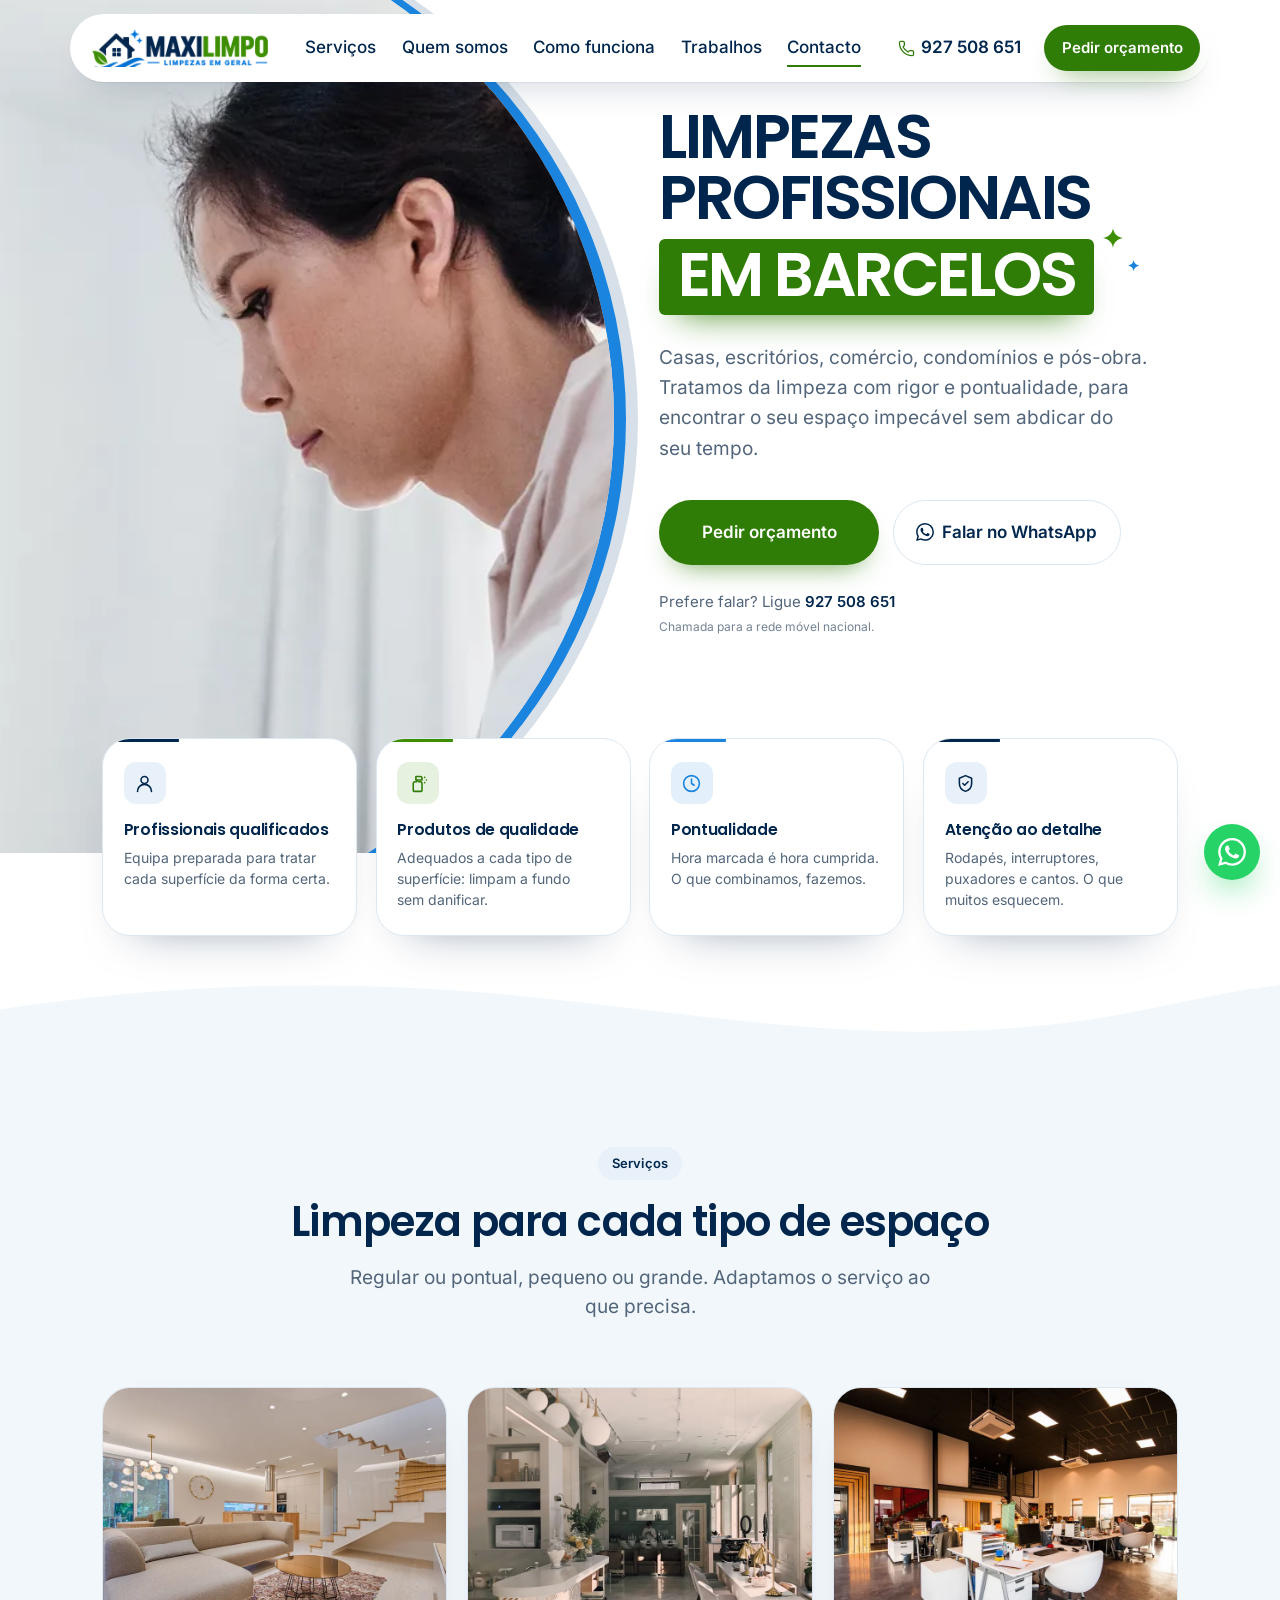
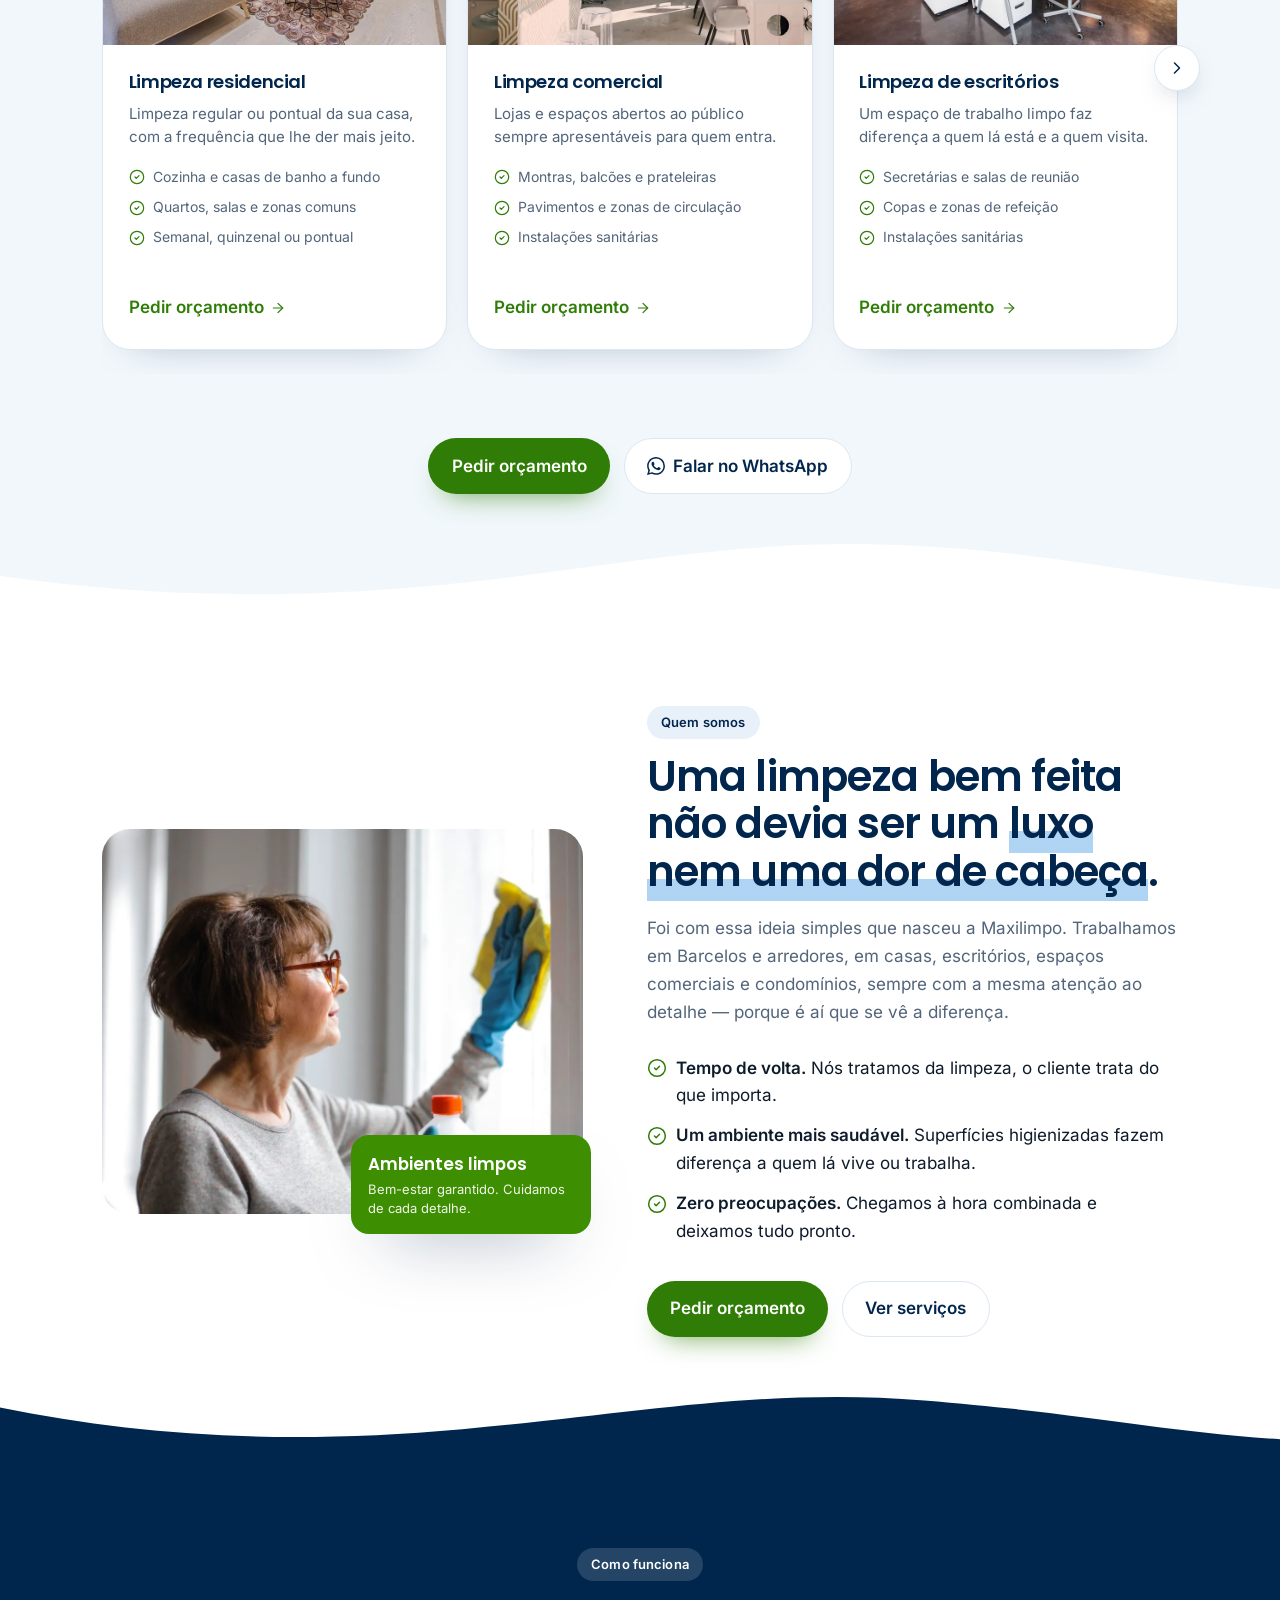
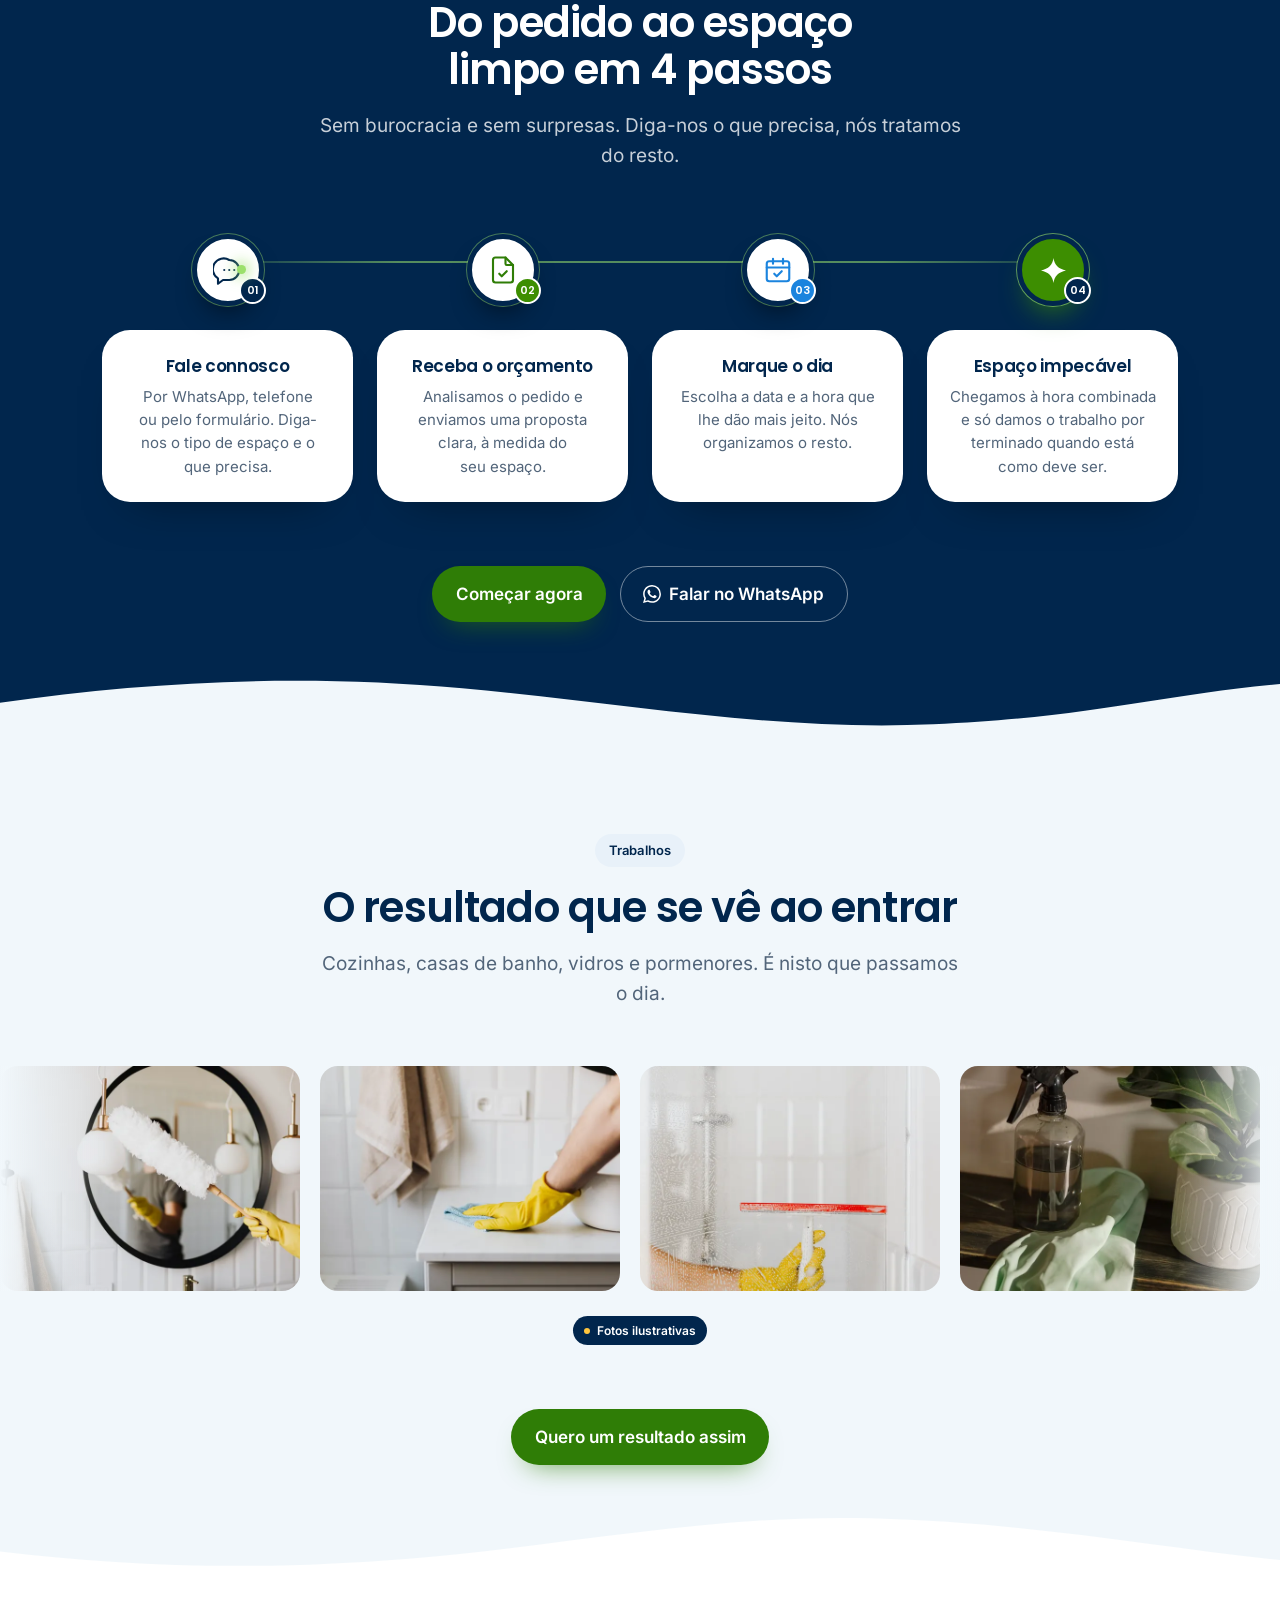
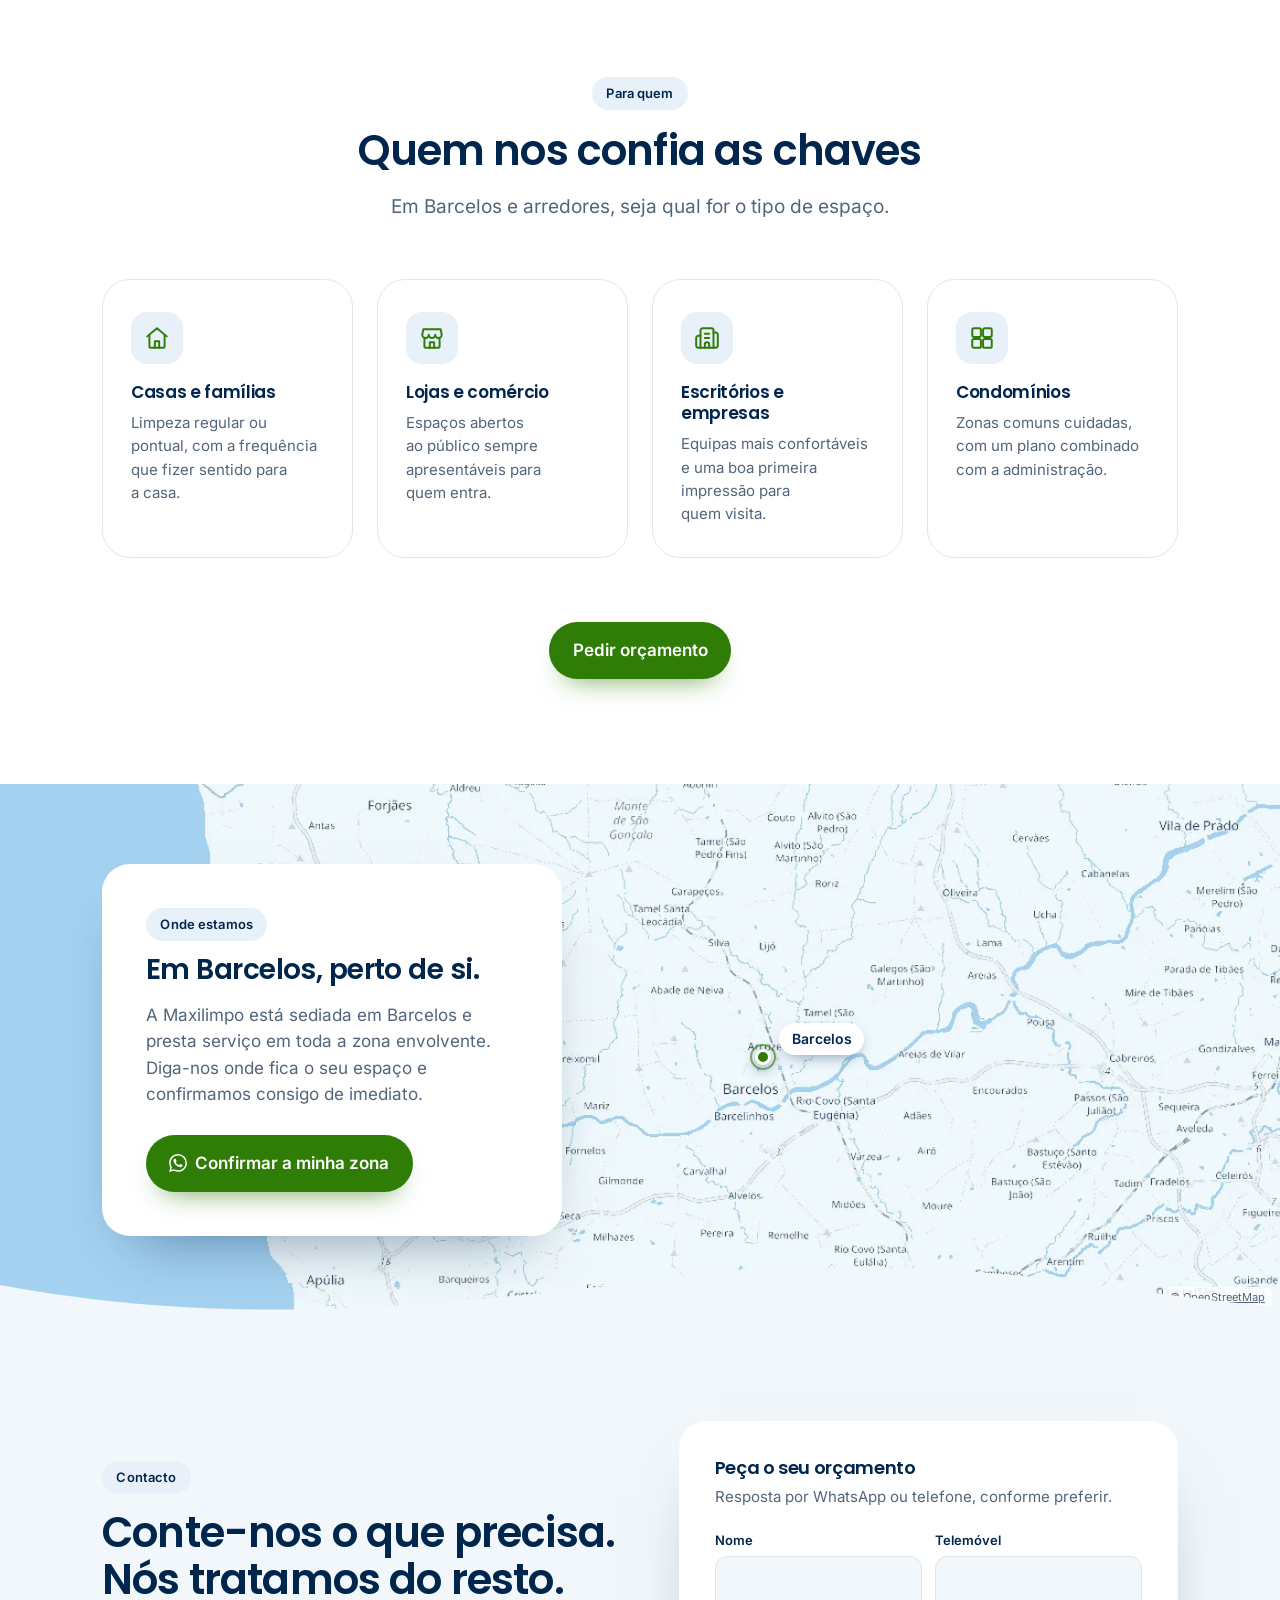
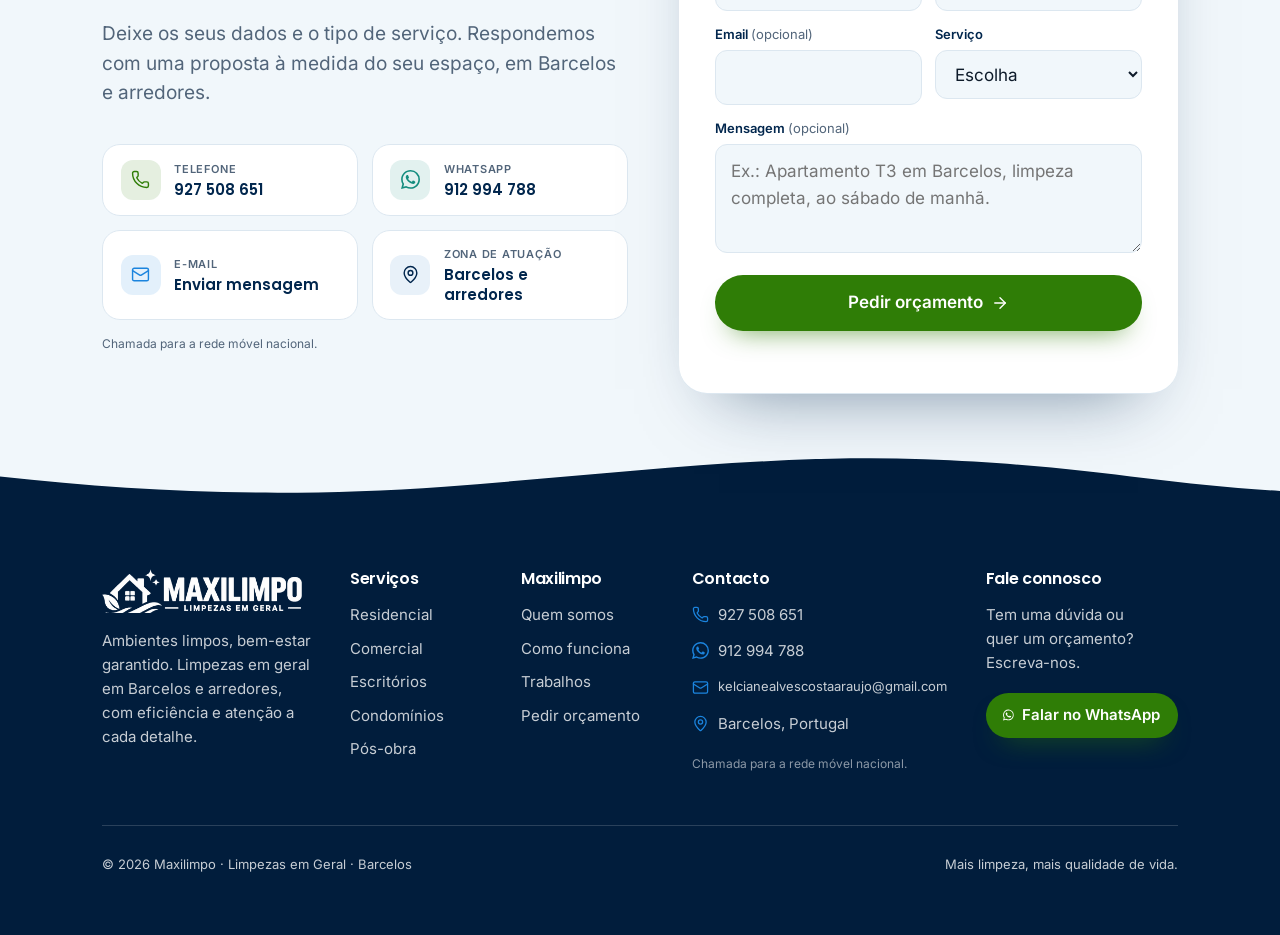
==== commit ebfc3250: "Tira o botão da dobra de benefícios e afina o telemóvel - Remove o CTA repetido a seguir aos cards d" ====
--- a/site/index.html
+++ b/site/index.html
@@ -133,7 +133,7 @@
       <div class="arc arc--photo">
         <picture>
           <source media="(min-width: 980px)" srcset="assets/img/fotos/hero.webp 1100w, assets/img/fotos/hero-2x.webp 1500w" sizes="52vw">
-          <img src="assets/img/fotos/hero-mobile.webp" width="1000" height="820" alt="Profissional de limpeza a preparar a roupa de cama num quarto claro" fetchpriority="high">
+          <img src="assets/img/fotos/hero-mobile.webp" width="1000" height="760" alt="Profissional de limpeza a preparar a roupa de cama num quarto claro" fetchpriority="high">
         </picture>
       </div>
     </div>
@@ -181,9 +181,6 @@
           <p>Rodapés, interruptores, puxadores e cantos. O que muitos esquecem.</p>
         </li>
       </ul>
-      <div class="cta-row">
-        <a class="btn btn-primary" href="#contacto" data-quote>Pedir orçamento</a>
-      </div>
     </div>
   </section>
 
@@ -442,7 +439,7 @@
     </div>
 
     <div class="wrap">
-      <p class="marquee-note"><span class="demo-badge">Fotos ilustrativas — a substituir por trabalhos reais</span></p>
+      <p class="marquee-note"><span class="demo-badge">Fotos ilustrativas</span></p>
       <div class="cta-row">
         <a class="btn btn-primary" href="#contacto" data-quote>Quero um resultado assim</a>
       </div>
--- a/site/css/styles.css
+++ b/site/css/styles.css
@@ -255,17 +255,17 @@
 .arc--photo { background: var(--tint); }
 .arc--photo img { position: absolute; top: 0; height: 100%; object-fit: cover; }
 /* a foto ocupa exatamente a parte do arco que fica visível */
-@media (max-width: 979px) { .arc--photo img { left: 50%; transform: translateX(-50%); width: 71.5%; } }
+@media (max-width: 979px) { .arc--photo img { left: 14.25%; width: 71.5%; } }
 @media (min-width: 980px) { .arc--photo img { right: 0; width: 58.2%; } }
 
 @media (max-width: 979px) {
   .hero { padding-bottom: clamp(3.75rem, 8vw, 5rem); }
-  .hero-art { height: clamp(320px, 56vw, 460px); margin-bottom: clamp(2.5rem, 5vw, 3.25rem); }
-  .arc { left: -20%; right: -20%; top: -100px; border-radius: 0 0 50% 50% / 0 0 18% 18%; }
+  .hero-art { height: clamp(360px, 62vw, 470px); margin-bottom: clamp(2.5rem, 5vw, 3.25rem); }
+  .arc { left: -20%; right: -20%; top: -30px; border-radius: 0 0 50% 50% / 0 0 18% 18%; }
   .arc--grey { bottom: -16px; }
   .arc--blue { bottom: -7px; }
   .arc--photo { bottom: 0; }
-  .arc--photo img { object-position: 50% 28%; }
+  .arc--photo img { object-position: 50% 50%; }
   .hero-copy { text-align: center; }
 }
 @media (min-width: 980px) {
@@ -469,7 +469,7 @@
 .about { display: grid; gap: 3rem; align-items: center; }
 @media (min-width: 900px) { .about { grid-template-columns: minmax(0, .95fr) minmax(0, 1.05fr); gap: clamp(2.5rem, 5vw, 4.5rem); } }
 .about-media { position: relative; }
-.about-media img { border-radius: var(--r-lg); width: 100%; aspect-ratio: 5 / 4; object-fit: cover; }
+.about-media img { border-radius: var(--r-lg); width: 100%; height: auto; aspect-ratio: 5 / 4; object-fit: cover; }
 .about-badge {
   position: absolute; right: -.5rem; bottom: -1.25rem; max-width: 15rem;
   padding: 1rem 1.1rem; background: var(--green-hi); color: var(--white);
@@ -660,10 +660,10 @@
 }
 @keyframes slide { from { transform: translateX(0); } to { transform: translateX(-50%); } }
 .marquee figure {
-  flex: 0 0 auto; width: clamp(200px, 26vw, 300px);
+  flex: 0 0 auto; width: clamp(250px, 62vw, 300px);
   margin: 0; border-radius: var(--r); overflow: hidden; background: var(--tint);
 }
-.marquee img { width: 100%; aspect-ratio: 4 / 3; object-fit: cover; }
+.marquee img { width: 100%; height: auto; aspect-ratio: 4 / 3; object-fit: cover; }
 .demo-badge {
   display: inline-flex; align-items: center; gap: .4rem;
   padding: .3rem .7rem; border-radius: 999px;
@@ -786,7 +786,7 @@
   .final-contacts li:has(a):hover { transform: translateY(-2px); border-color: transparent; box-shadow: var(--shadow); }
   .final-contacts li:has(a):hover .ct-value { color: var(--green); }
 }
-.final-note { margin-top: .9rem; color: var(--muted); font-size: .75rem; }
+.final-grid .final-note { margin-top: .9rem; max-width: none; color: var(--muted); font-size: .75rem; line-height: 1.5; }
 
 .final-card {
   padding: clamp(1.5rem, 3vw, 2.25rem);
@@ -942,10 +942,10 @@
   }
 
   /* hero: entra ao carregar a página, não por scroll */
-  .js .hero .arc--photo img { opacity: 0; transform: scale(1.06); }
+  .js .hero .arc--photo img { opacity: 0; scale: 1.06; }
   .js .hero.is-ready .arc--photo img {
-    opacity: 1; transform: none;
-    transition: opacity 1s var(--ease), transform 1.4s var(--ease);
+    opacity: 1; scale: 1;
+    transition: opacity 1s var(--ease), scale 1.4s var(--ease);
   }
   .js .hero .arc--grey, .js .hero .arc--blue { opacity: 0; }
   .js .hero.is-ready .arc--grey { opacity: 1; transition: opacity .8s var(--ease) .15s; }
@@ -974,3 +974,44 @@
 }
 .js .hl-line.is-drawn { background-size: 100% 100%; transition: background-size .9s var(--ease) .2s; }
 @media (prefers-reduced-motion: reduce) { .hl-line { background-size: 100% 100%; } }
+
+
+/* ==========================================================================
+   Afinações de telemóvel
+   ========================================================================== */
+@media (max-width: 599px) {
+  /* títulos e textos de apoio mais contidos */
+  .head p, .hero-lead { font-size: var(--s-0); }
+  .head { max-width: 30rem; margin-inline: auto; }
+
+  /* cards com mais ar por dentro */
+  .svc-card { border-radius: 22px; }
+  .svc-body { padding: 1.4rem 1.35rem 1.5rem; }
+  .who-card, .benefit { border-radius: 22px; }
+
+  /* o carrossel de serviços deixa espreitar o card seguinte */
+  .svc-track { grid-auto-columns: 82%; }
+
+  /* linha do tempo: cards um pouco mais compactos */
+  .step-card { padding: 1.4rem 1.25rem 1.35rem; }
+  .step-card h3 { font-size: 1rem; }
+
+  /* mapa: a caixa não fica tão colada ao topo */
+  .place-media { height: 260px; }
+  .place-inner { margin-top: -3rem; }
+
+  /* contactos e formulário */
+  .final-card { border-radius: 22px; padding: 1.4rem 1.2rem 1.5rem; }
+  .final-contacts li { padding: .85rem 1rem; }
+
+  /* rodapé: colunas com um separador leve entre si */
+  .site-footer .footer-grid > * + * {
+    padding-top: 2rem; border-top: 1px solid var(--line-navy); width: 100%;
+  }
+  .footer-brand p { max-width: 30rem; }
+
+  /* botões grandes o suficiente para o polegar */
+  .btn { padding: .95rem 1.5rem; }
+  .cta-row .btn, .hero-actions .btn { width: 100%; }
+  .mobile-bar .btn { padding-block: .8rem; }
+}
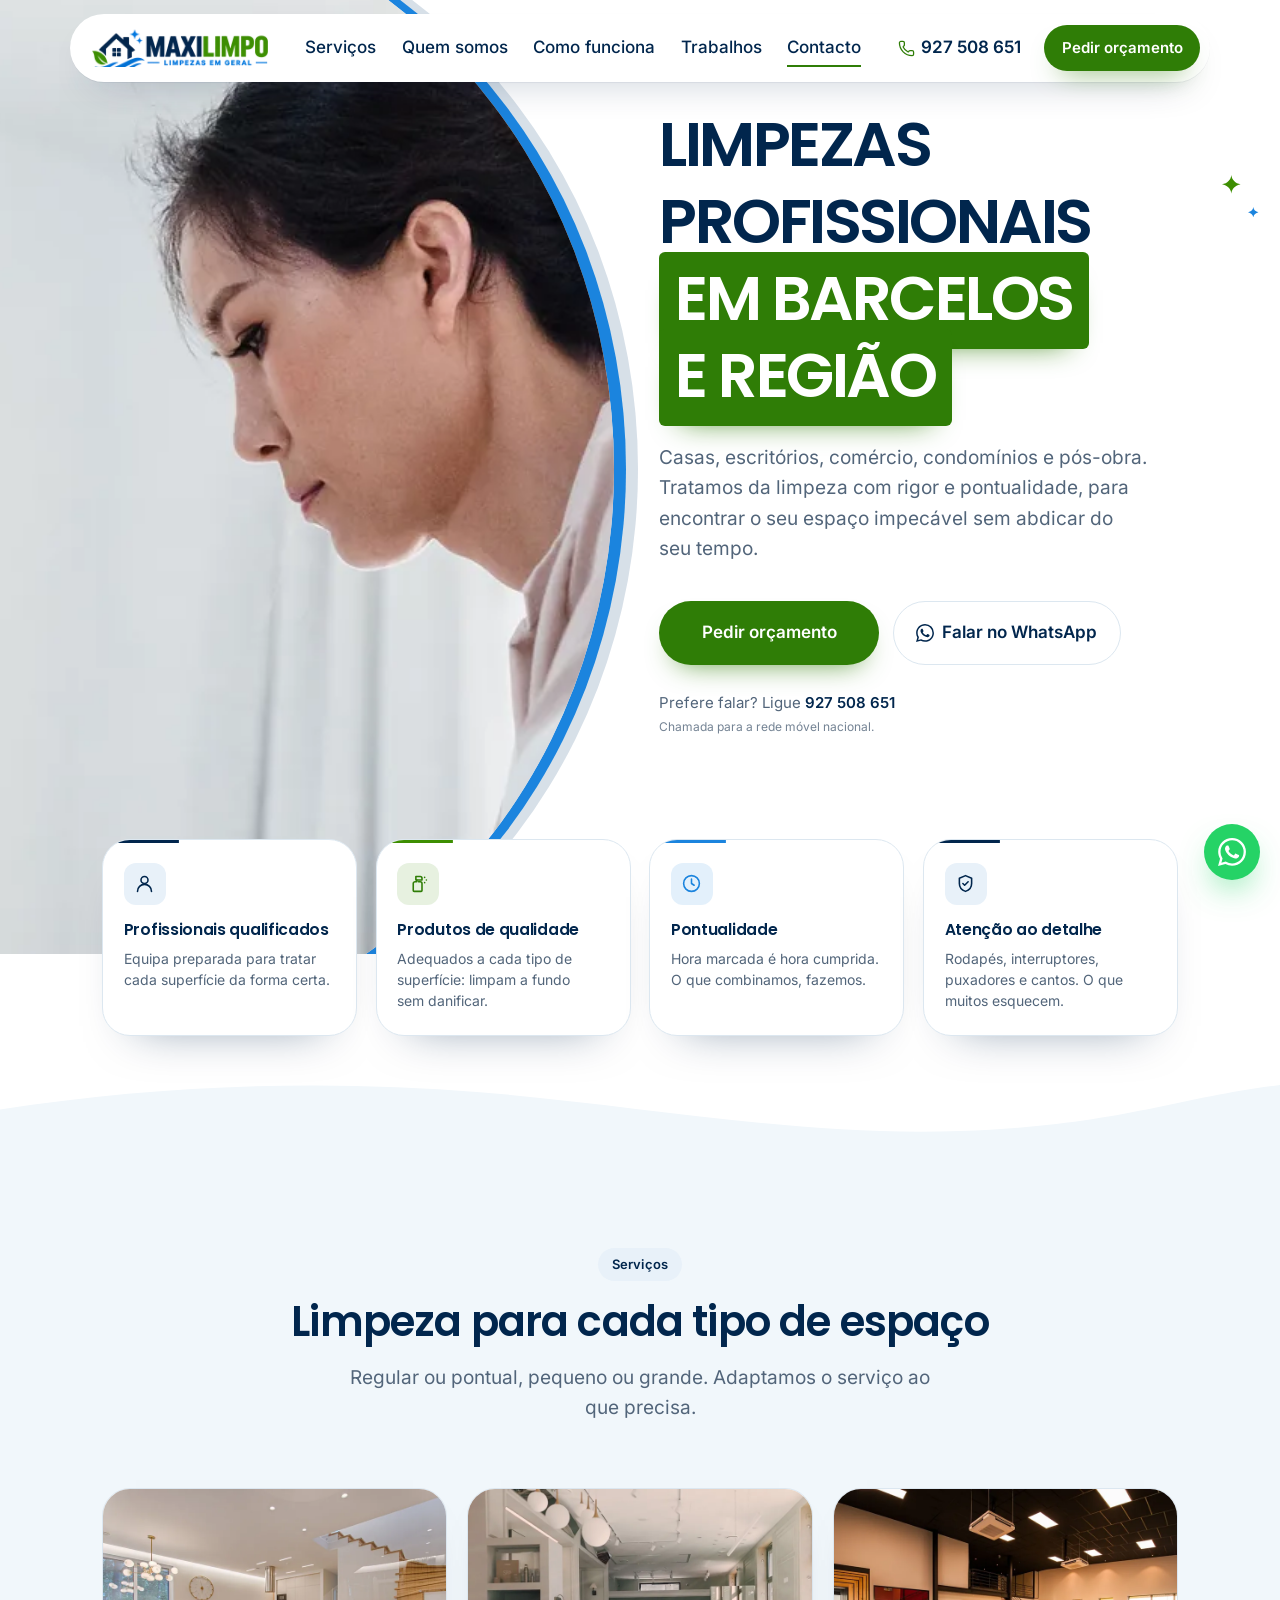
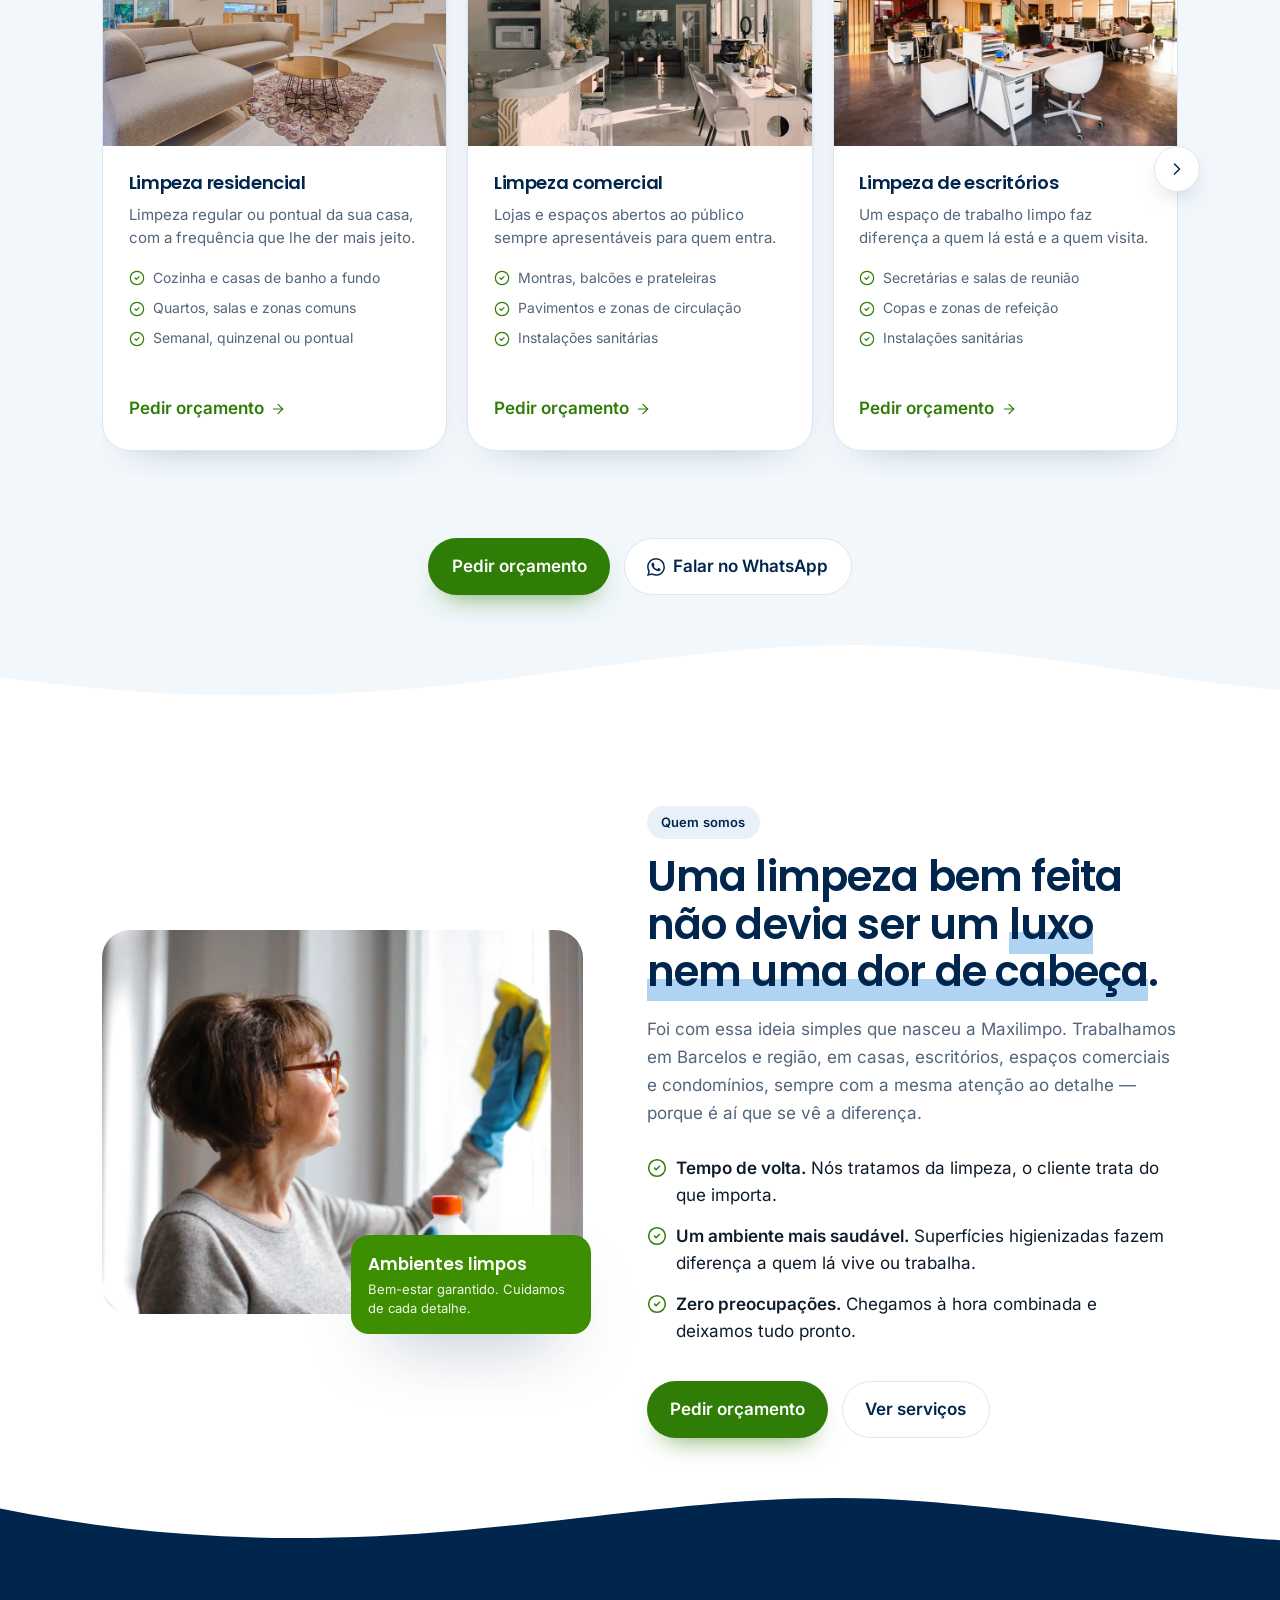
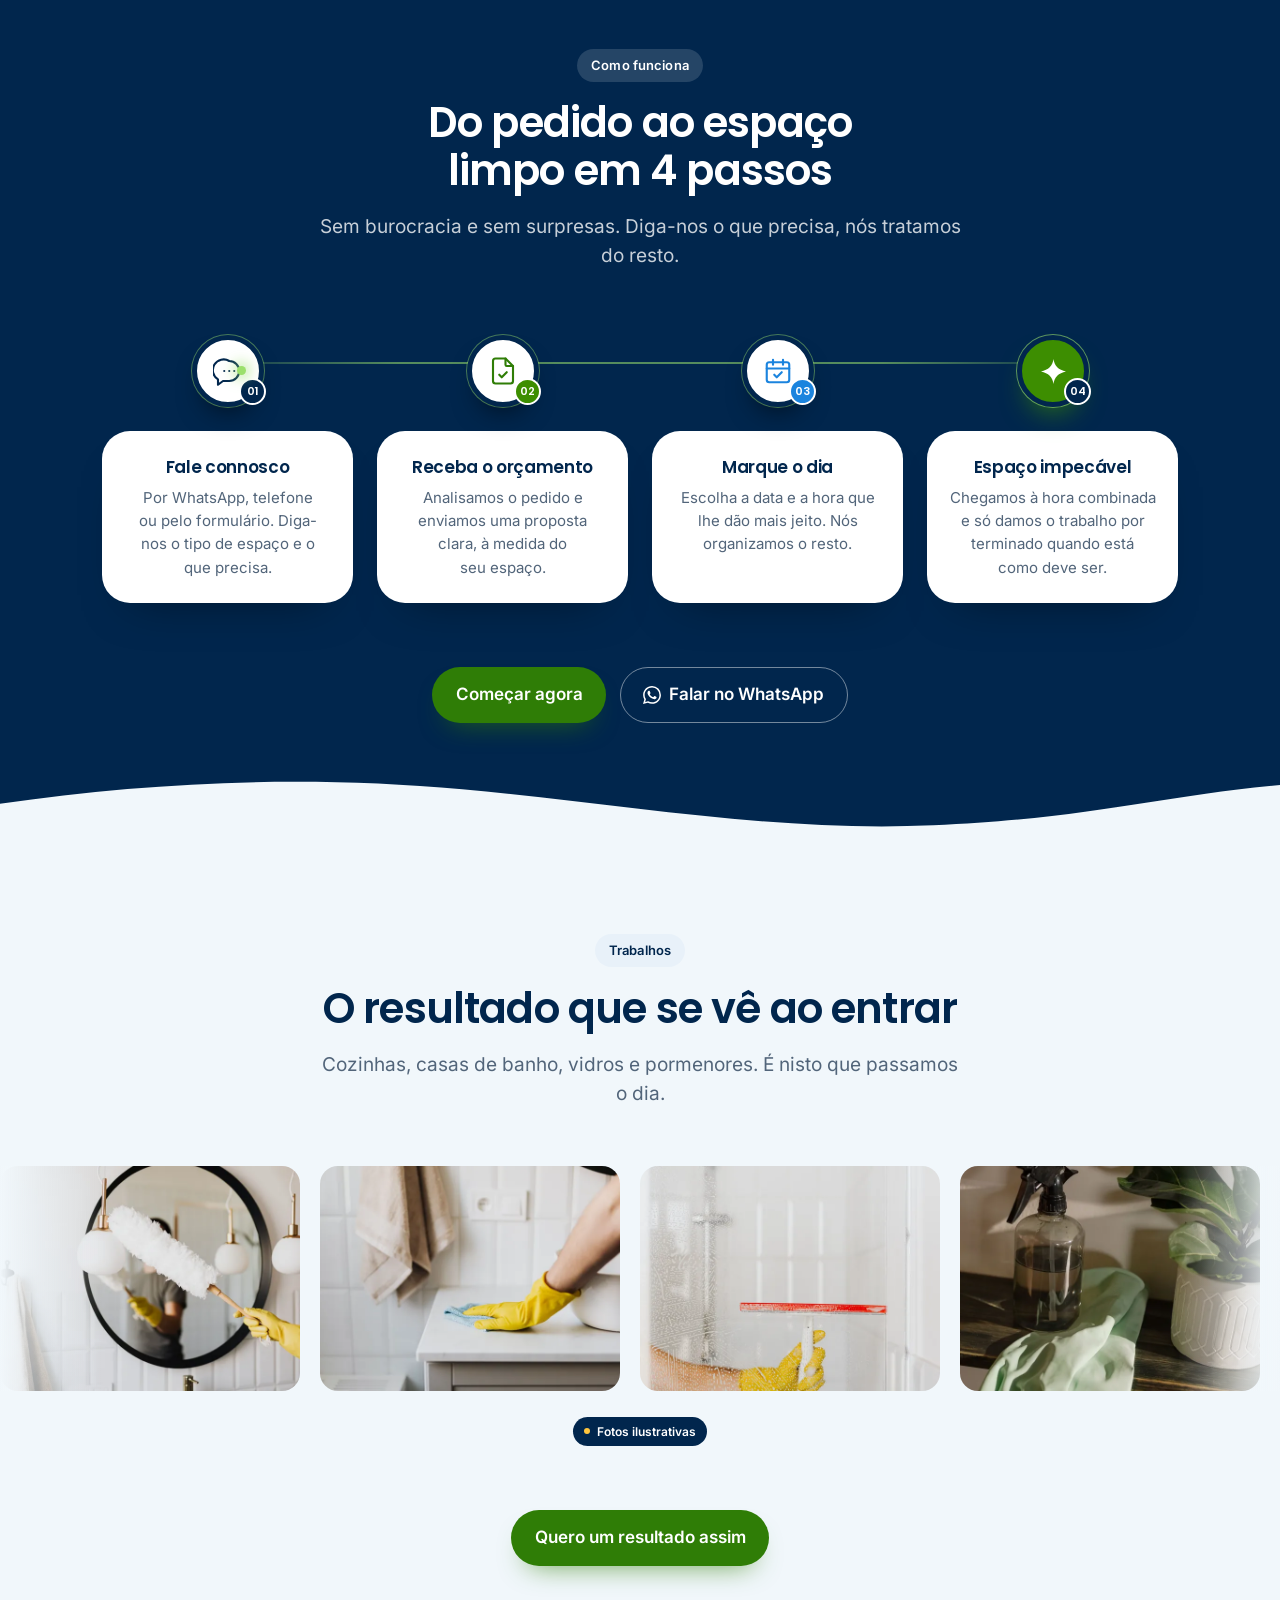
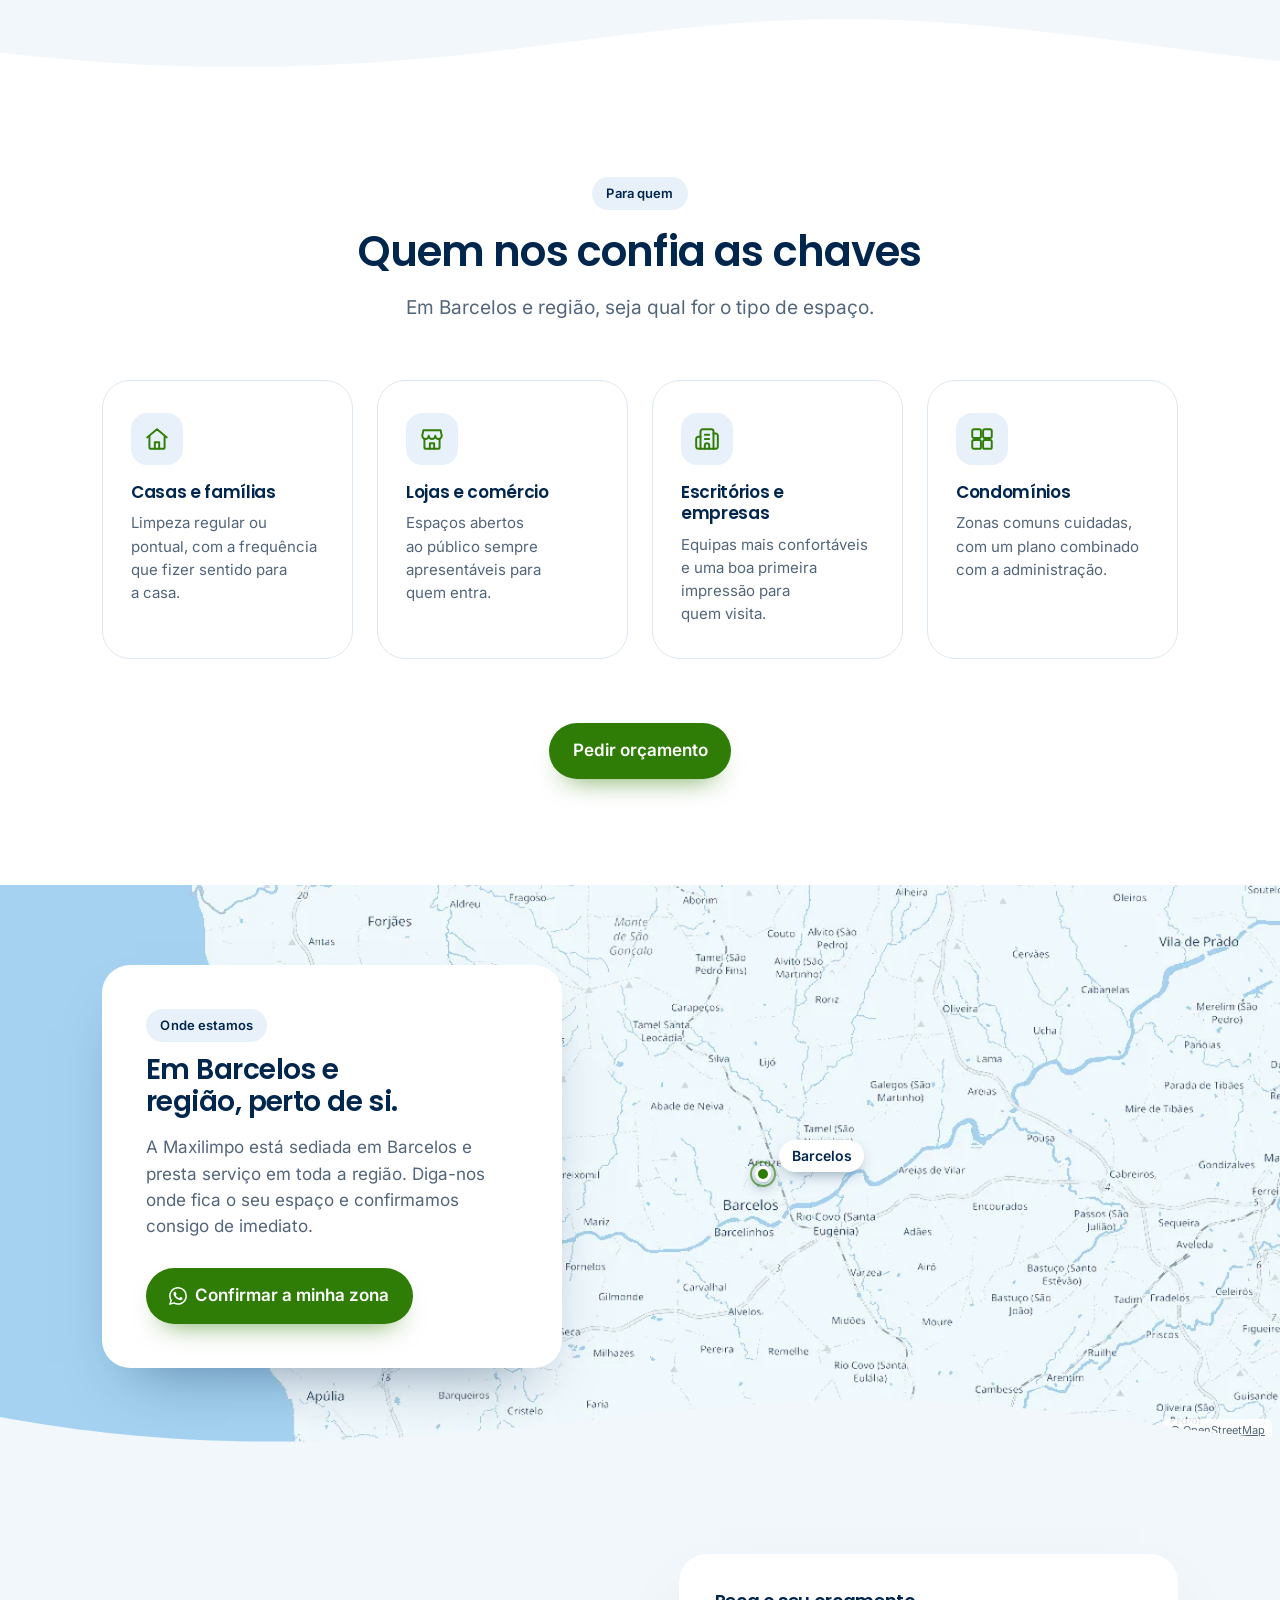
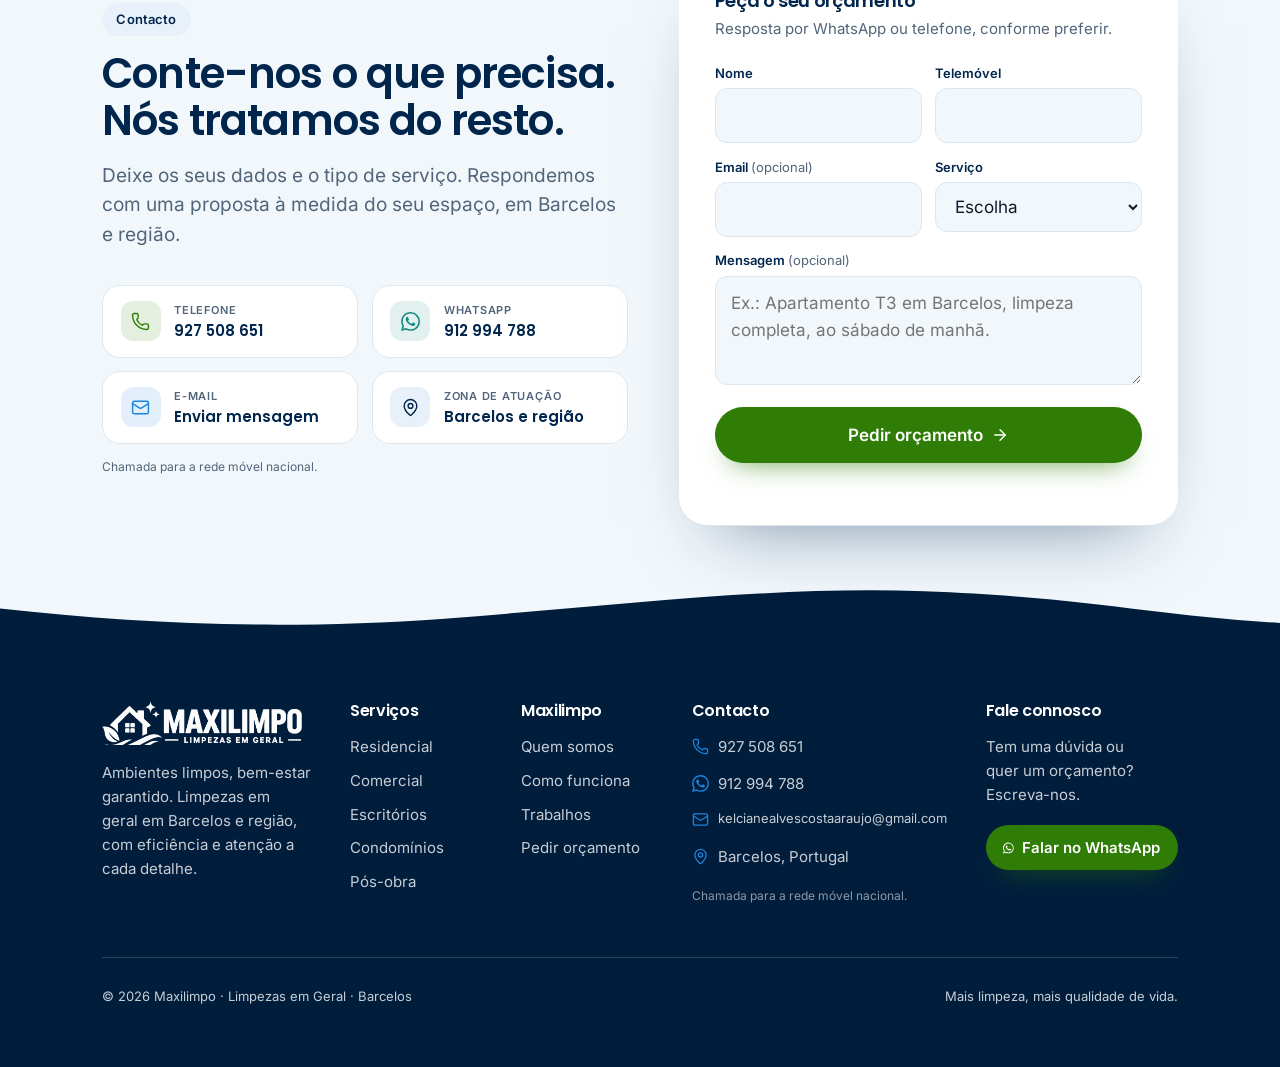
==== commit bb791da8: "Passa a copy para "Barcelos e região" Title, meta description, Open Graph, schema, H1, "Quem somos"," ====
--- a/site/index.html
+++ b/site/index.html
@@ -3,14 +3,14 @@
 <head>
   <meta charset="utf-8">
   <meta name="viewport" content="width=device-width, initial-scale=1">
-  <title>Maxilimpo | Limpezas Residenciais, Comerciais e Pós-Obra em Barcelos</title>
-  <meta name="description" content="Limpezas profissionais em Barcelos e arredores: casas, escritórios, espaços comerciais, condomínios e pós-obra. Profissionais qualificados, produtos de qualidade e pontualidade. Peça o seu orçamento.">
+  <title>Maxilimpo | Limpezas Residenciais, Comerciais e Pós-Obra em Barcelos e região</title>
+  <meta name="description" content="Limpezas profissionais em Barcelos e região: casas, escritórios, espaços comerciais, condomínios e pós-obra. Profissionais qualificados, produtos de qualidade e pontualidade. Peça o seu orçamento.">
   <meta name="theme-color" content="#01264D">
   <!-- TODO: quando houver domínio, adicionar <link rel="canonical"> e og:url -->
   <meta property="og:type" content="website">
   <meta property="og:locale" content="pt_PT">
-  <meta property="og:title" content="Maxilimpo | Limpezas em Geral em Barcelos">
-  <meta property="og:description" content="Mais limpeza, mais qualidade de vida. Limpezas para casas, empresas e condomínios em Barcelos.">
+  <meta property="og:title" content="Maxilimpo | Limpezas em Geral em Barcelos e região">
+  <meta property="og:description" content="Mais limpeza, mais qualidade de vida. Limpezas para casas, empresas e condomínios em Barcelos e região.">
   <meta property="og:image" content="assets/img/fotos/hero.webp">
 
   <link rel="icon" href="favicon.ico" sizes="32x32">
@@ -31,7 +31,7 @@
     "name": "Maxilimpo",
     "alternateName": "Maxilimpo — Limpezas em Geral",
     "slogan": "Mais limpeza, mais qualidade de vida.",
-    "description": "Serviços de limpeza em Barcelos para casas, escritórios, espaços comerciais, condomínios e pós-obra.",
+    "description": "Serviços de limpeza em Barcelos e região para casas, escritórios, espaços comerciais, condomínios e pós-obra.",
     "telephone": "+351927508651",
     "email": "kelcianealvescostaaraujo@gmail.com",
     "image": "assets/img/logo-maxilimpo-380.png",
@@ -140,7 +140,7 @@
 
     <div class="hero-copy">
       <div class="hero-wrap">
-        <h1 id="hero-title">Limpezas profissionais<br><span class="hl">em Barcelos<span class="hl-spark hl-spark--a" aria-hidden="true"><svg viewBox="0 0 24 24"><use href="#i-sparkle-solid"/></svg></span><span class="hl-spark hl-spark--b" aria-hidden="true"><svg viewBox="0 0 24 24"><use href="#i-sparkle-solid"/></svg></span></span></h1>
+        <h1 id="hero-title">Limpezas profissionais<br><span class="hl">em Barcelos e&nbsp;região</span><span class="hl-spark hl-spark--a" aria-hidden="true"><svg viewBox="0 0 24 24"><use href="#i-sparkle-solid"/></svg></span><span class="hl-spark hl-spark--b" aria-hidden="true"><svg viewBox="0 0 24 24"><use href="#i-sparkle-solid"/></svg></span></h1>
         <p class="hero-lead">Casas, escritórios, comércio, condomínios e pós-obra. Tratamos da limpeza com rigor e pontualidade, para encontrar o seu espaço impecável sem abdicar do seu tempo.</p>
         <div class="hero-actions">
           <a class="btn btn-primary" href="#contacto" data-quote>Pedir orçamento</a>
@@ -330,7 +330,7 @@
       <div class="about-copy">
         <span class="pill">Quem somos</span>
         <h2 id="sobre-title">Uma limpeza bem feita não devia ser um <span class="hl-line">luxo nem uma dor de cabeça</span>.</h2>
-        <p>Foi com essa ideia simples que nasceu a Maxilimpo. Trabalhamos em Barcelos e arredores, em casas, escritórios, espaços comerciais e condomínios, sempre com a mesma atenção ao detalhe — porque é aí que se vê a diferença.</p>
+        <p>Foi com essa ideia simples que nasceu a Maxilimpo. Trabalhamos em Barcelos e região, em casas, escritórios, espaços comerciais e condomínios, sempre com a mesma atenção ao detalhe — porque é aí que se vê a diferença.</p>
         <ul class="about-list" role="list">
           <li><svg class="ico" aria-hidden="true"><use href="#i-check"/></svg><span><strong>Tempo de volta.</strong> Nós tratamos da limpeza, o cliente trata do que importa.</span></li>
           <li><svg class="ico" aria-hidden="true"><use href="#i-check"/></svg><span><strong>Um ambiente mais saudável.</strong> Superfícies higienizadas fazem diferença a quem lá vive ou trabalha.</span></li>
@@ -456,7 +456,7 @@
       <div class="head head--center">
         <span class="pill">Para quem</span>
         <h2 id="quem-title">Quem nos&nbsp;confia as chaves</h2>
-        <p>Em Barcelos e arredores, seja qual for o tipo de espaço.</p>
+        <p>Em Barcelos e região, seja qual for o tipo de espaço.</p>
       </div>
       <ul class="who-grid" role="list">
         <li class="who-card">
@@ -499,9 +499,9 @@
     <div class="wrap place-inner">
       <div class="place-box">
         <span class="pill">Onde estamos</span>
-        <h2 id="place-title">Em Barcelos, perto de si.</h2>
+        <h2 id="place-title">Em Barcelos e região, perto de si.</h2>
         <!-- TODO: confirmar com a cliente o raio exato de deslocação (freguesias / concelhos vizinhos) -->
-        <p>A Maxilimpo está sediada em Barcelos e presta serviço em toda a zona envolvente. Diga-nos onde fica o seu espaço e confirmamos consigo de imediato.</p>
+        <p>A Maxilimpo está sediada em Barcelos e presta serviço em toda a região. Diga-nos onde fica o seu espaço e confirmamos consigo de imediato.</p>
         <a class="btn btn-primary" href="https://wa.me/351912994788?text=Ol%C3%A1!%20Gostaria%20de%20saber%20se%20atendem%20na%20minha%20zona." target="_blank" rel="noopener">
           <svg class="ico" aria-hidden="true"><use href="#i-whatsapp"/></svg>
           Confirmar a minha zona
@@ -520,7 +520,7 @@
         <div>
           <span class="pill">Contacto</span>
           <h2 id="cta-title">Conte-nos o que precisa. Nós tratamos do resto.</h2>
-          <p>Deixe os seus dados e o tipo de serviço. Respondemos com uma proposta à medida do seu espaço, em Barcelos e arredores.</p>
+          <p>Deixe os seus dados e o tipo de serviço. Respondemos com uma proposta à medida do seu espaço, em Barcelos e região.</p>
           <ul class="final-contacts" role="list">
             <li>
               <span class="ci" aria-hidden="true"><svg class="ico"><use href="#i-phone"/></svg></span>
@@ -547,7 +547,7 @@
               <span class="ci" aria-hidden="true"><svg class="ico"><use href="#i-pin"/></svg></span>
               <span>
                 <span class="ct-label">Zona de atuação</span>
-                <span class="ct-value">Barcelos e arredores</span>
+                <span class="ct-value">Barcelos e região</span>
               </span>
             </li>
           </ul>
@@ -617,7 +617,7 @@
           <source srcset="assets/img/logo-maxilimpo-branco-380.webp" type="image/webp">
           <img src="assets/img/logo-maxilimpo-branco-380.png" alt="Maxilimpo — Limpezas em Geral" width="380" height="84" loading="lazy">
         </picture>
-        <p>Ambientes limpos, bem-estar garantido. Limpezas em geral em Barcelos e arredores, com eficiência e atenção a cada detalhe.</p>
+        <p>Ambientes limpos, bem-estar garantido. Limpezas em geral em Barcelos e região, com eficiência e atenção a cada detalhe.</p>
       </div>
       <nav aria-labelledby="ft-svc">
         <h3 id="ft-svc">Serviços</h3>
--- a/site/css/styles.css
+++ b/site/css/styles.css
@@ -287,16 +287,18 @@
 @media (max-width: 979px) { .hero-wrap { max-width: 1140px; margin-inline: auto; padding-inline: var(--gutter); } }
 
 .hero h1 {
+  position: relative;
   margin: 0;
   font-size: clamp(2.35rem, 1.1rem + 3.6vw, 3.9rem);
-  line-height: .98; letter-spacing: -.04em; text-transform: uppercase;
+  line-height: 1.24; letter-spacing: -.04em; text-transform: uppercase;
   color: var(--navy);
 }
+/* o destaque acompanha cada linha, em vez de um retângulo único */
 .hero h1 .hl {
-  position: relative;
-  display: inline-block; margin-top: .18em; padding: .08em .3em .15em;
+  -webkit-box-decoration-break: clone; box-decoration-break: clone;
+  padding: .04em .26em .1em;
   background: var(--green); color: var(--white); border-radius: 6px;
-  box-shadow: 0 18px 34px -20px rgba(47, 125, 6, .95);
+  box-shadow: 0 16px 30px -22px rgba(47, 125, 6, .95);
 }
 /* brilhos do logótipo junto ao título */
 .hl-spark {
@@ -304,8 +306,12 @@
   pointer-events: none;
 }
 .hl-spark svg { width: 100%; height: 100%; fill: currentColor; stroke: none; }
-.hl-spark--a { width: .32em; height: .32em; right: -.46em; top: -.18em; }
-.hl-spark--b { width: .18em; height: .18em; right: -.72em; top: .34em; color: var(--water); }
+.hl-spark--a { width: .3em; height: .3em; right: -.5em; top: 1.12em; }
+.hl-spark--b { width: .17em; height: .17em; right: -.78em; top: 1.62em; color: var(--water); }
+@media (max-width: 979px) {
+  .hl-spark--a { right: -.15em; top: 1.05em; }
+  .hl-spark--b { right: -.42em; top: 1.55em; }
+}
 @media (prefers-reduced-motion: no-preference) {
   .hl-spark--a { animation: twinkle 4.5s ease-in-out infinite alternate; }
   .hl-spark--b { animation: twinkle 3.6s ease-in-out .8s infinite alternate; }
